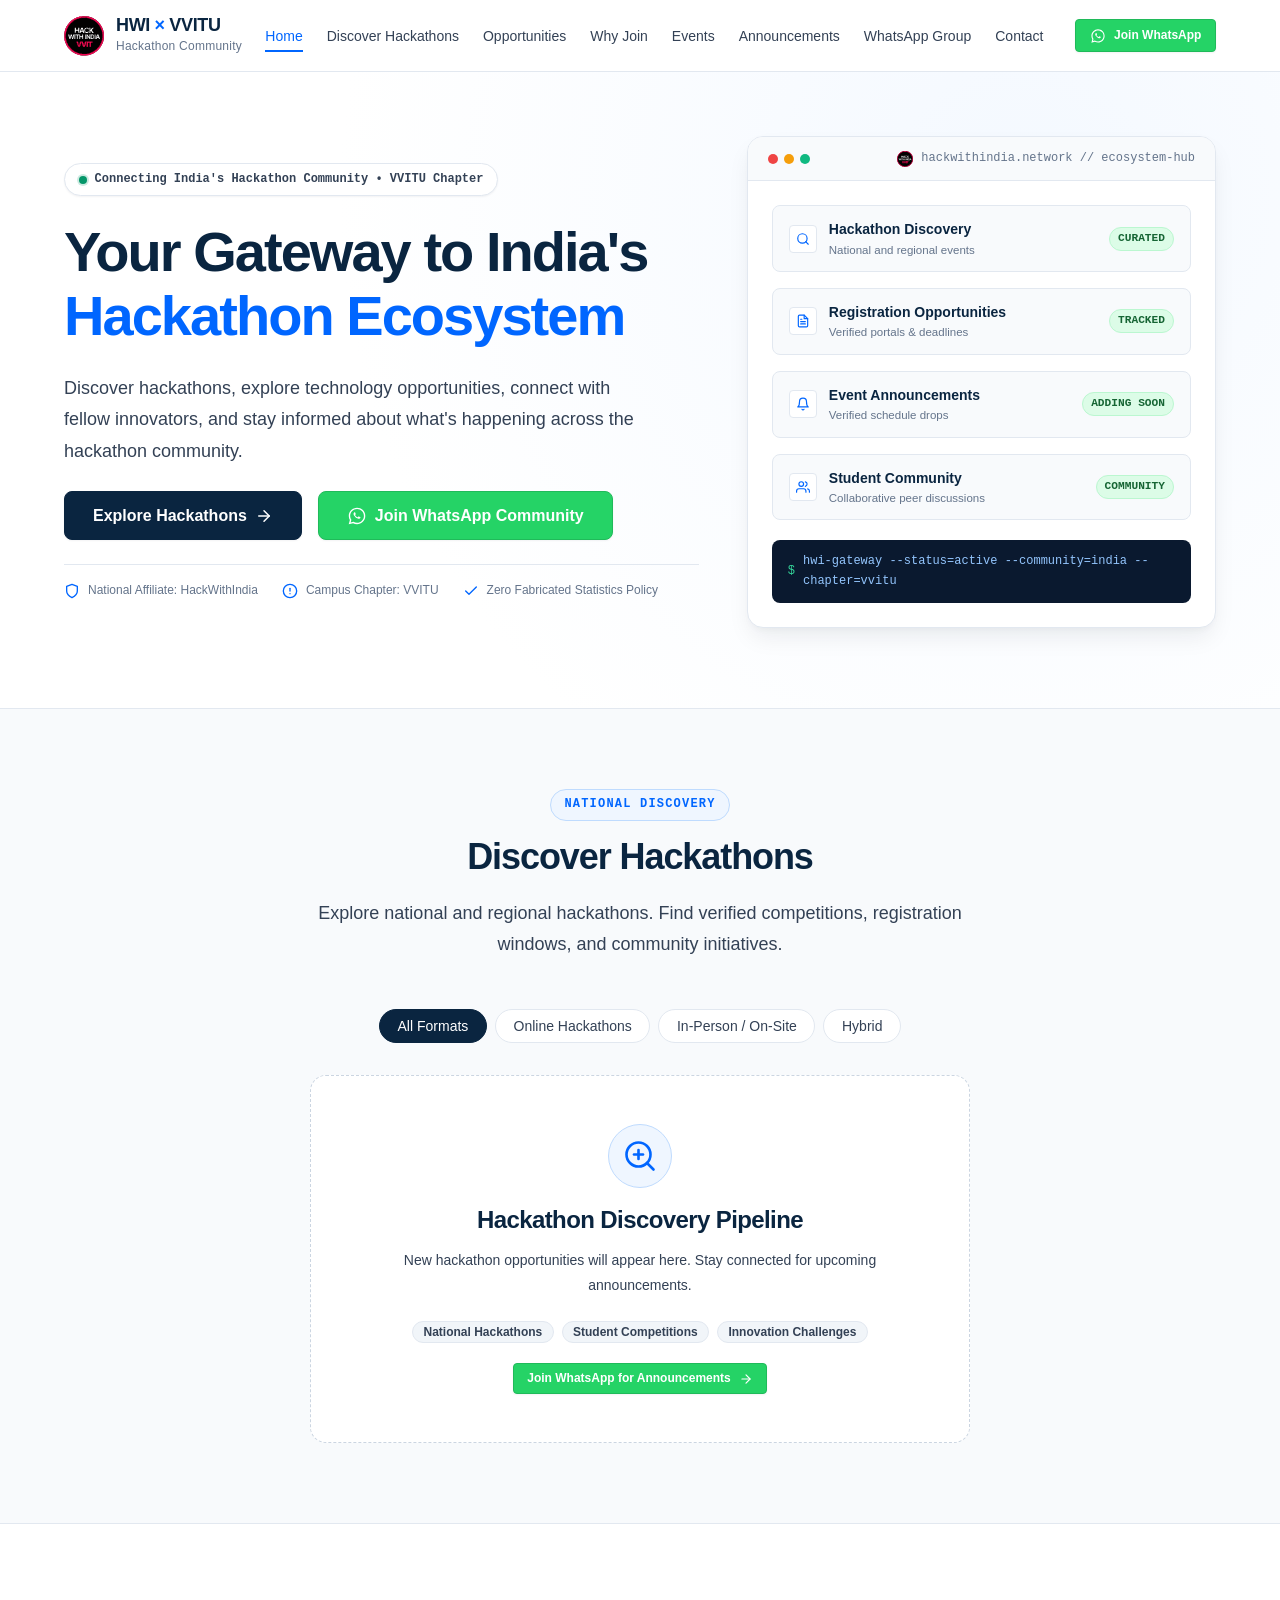
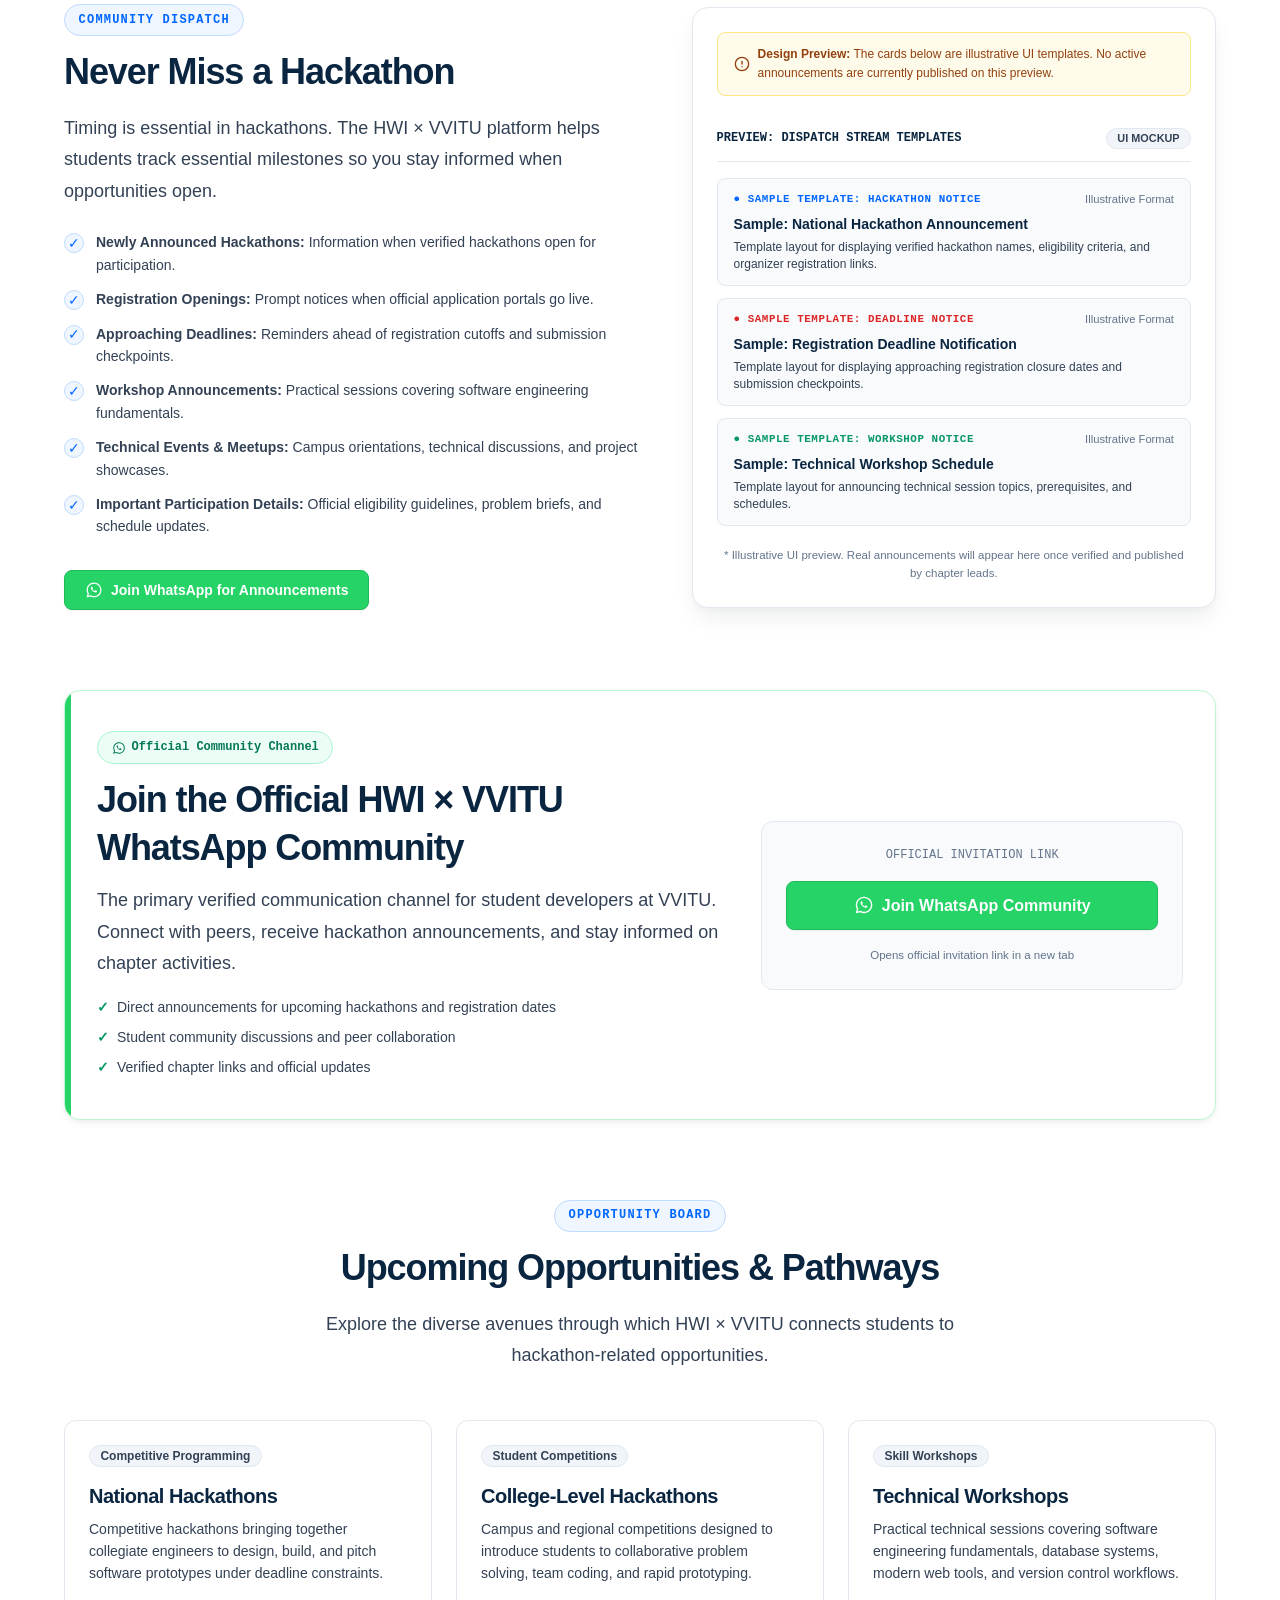
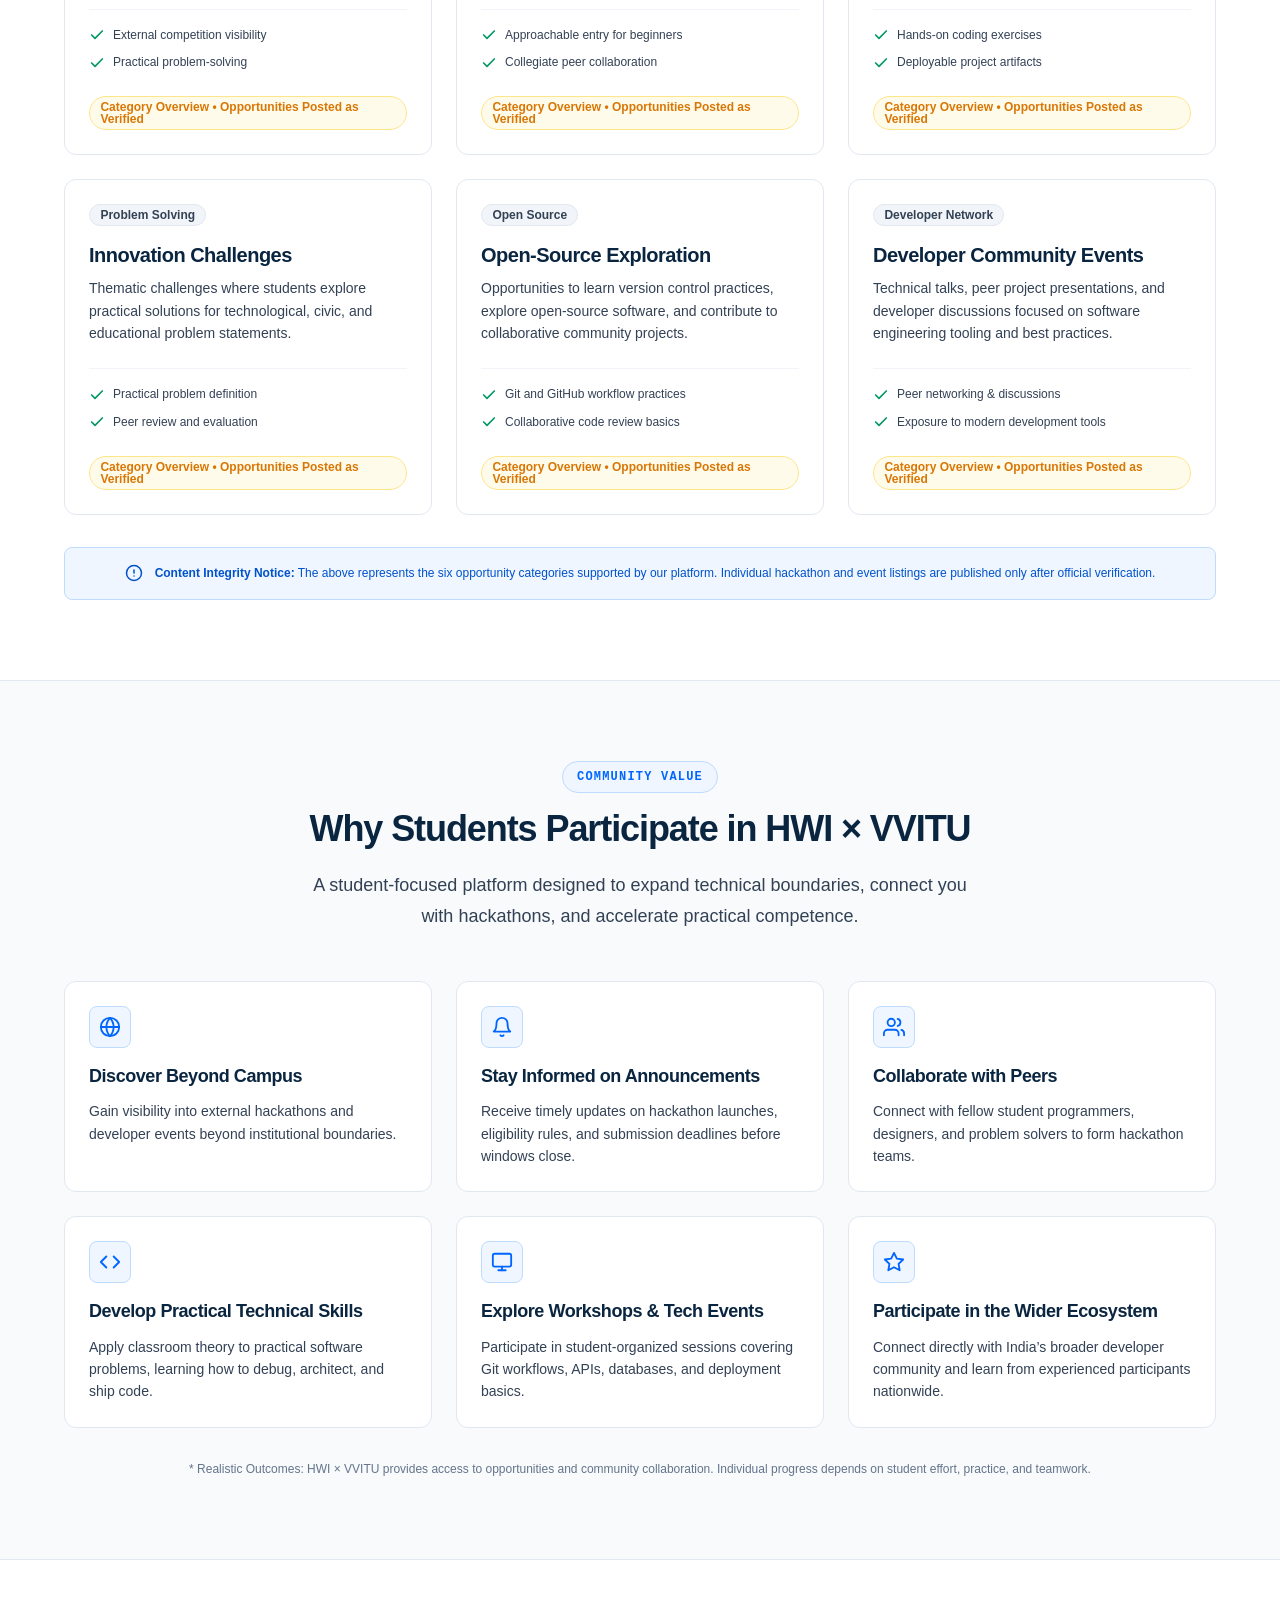
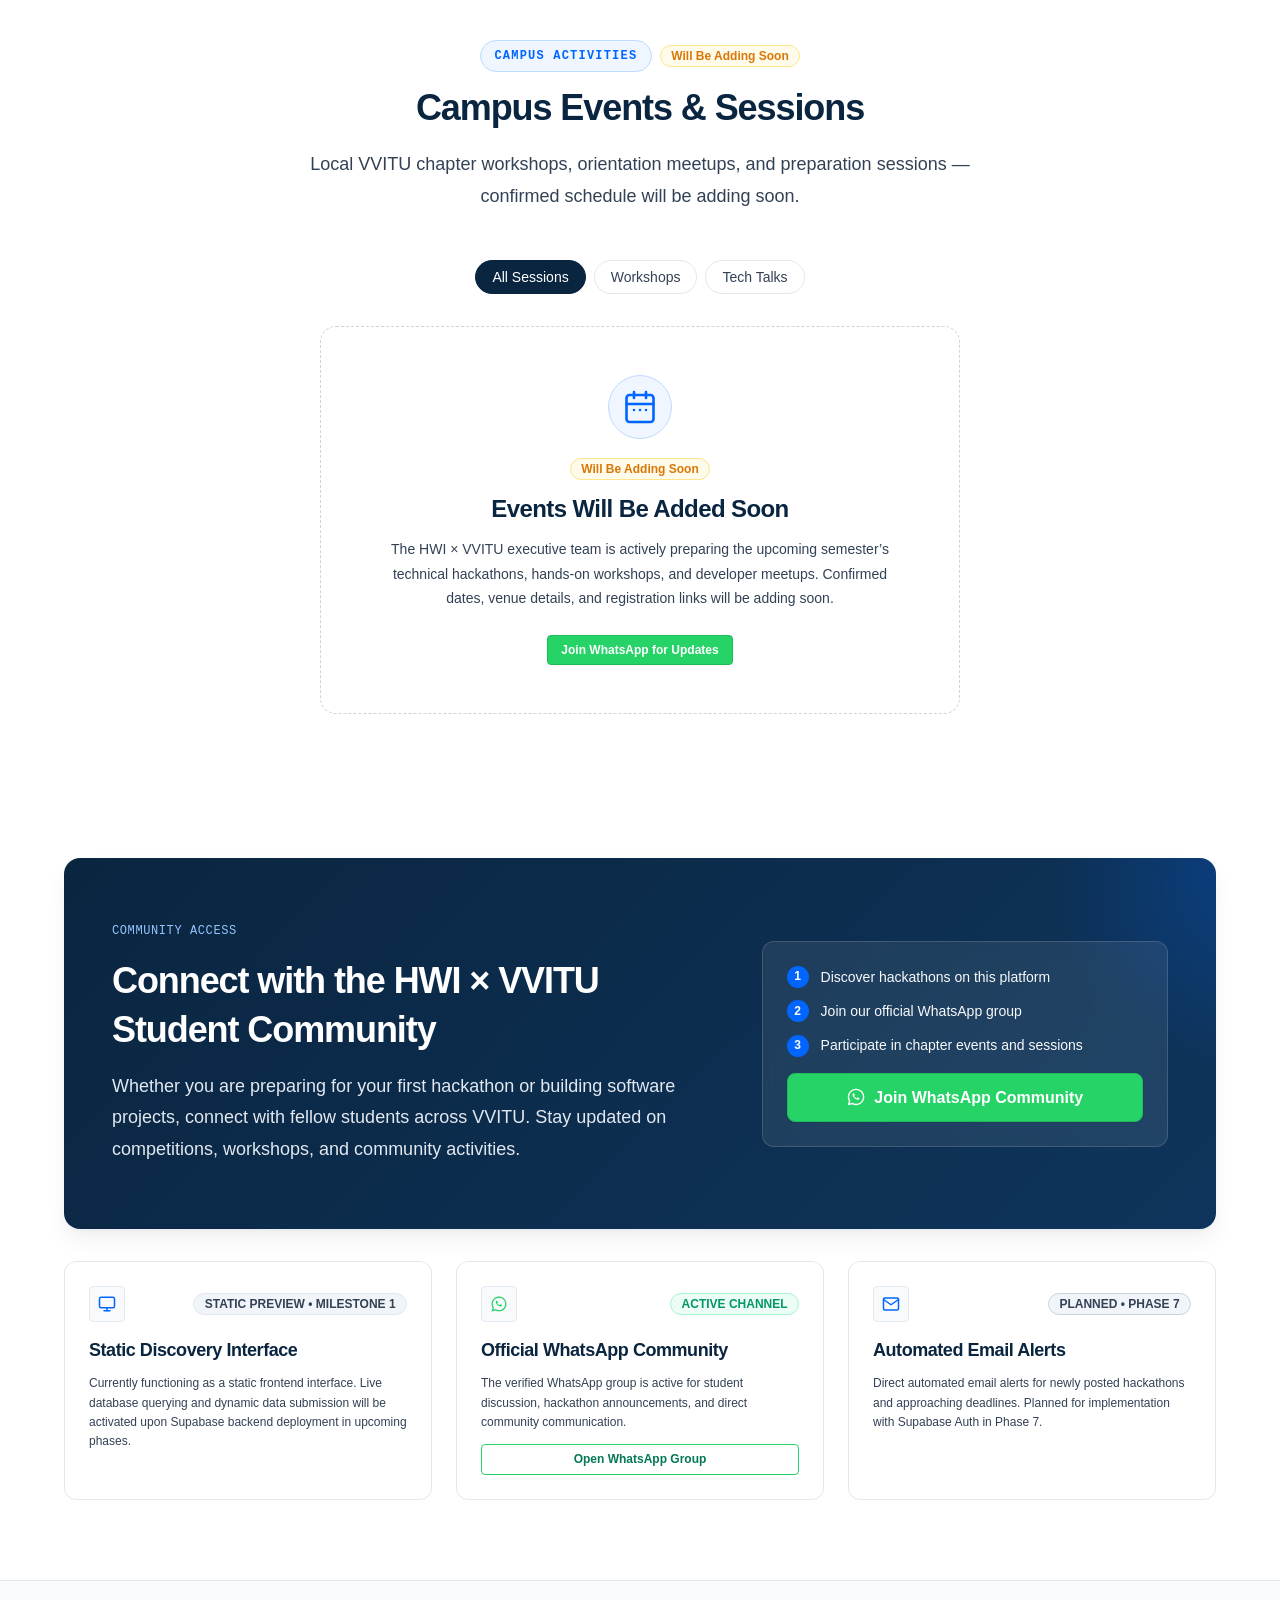
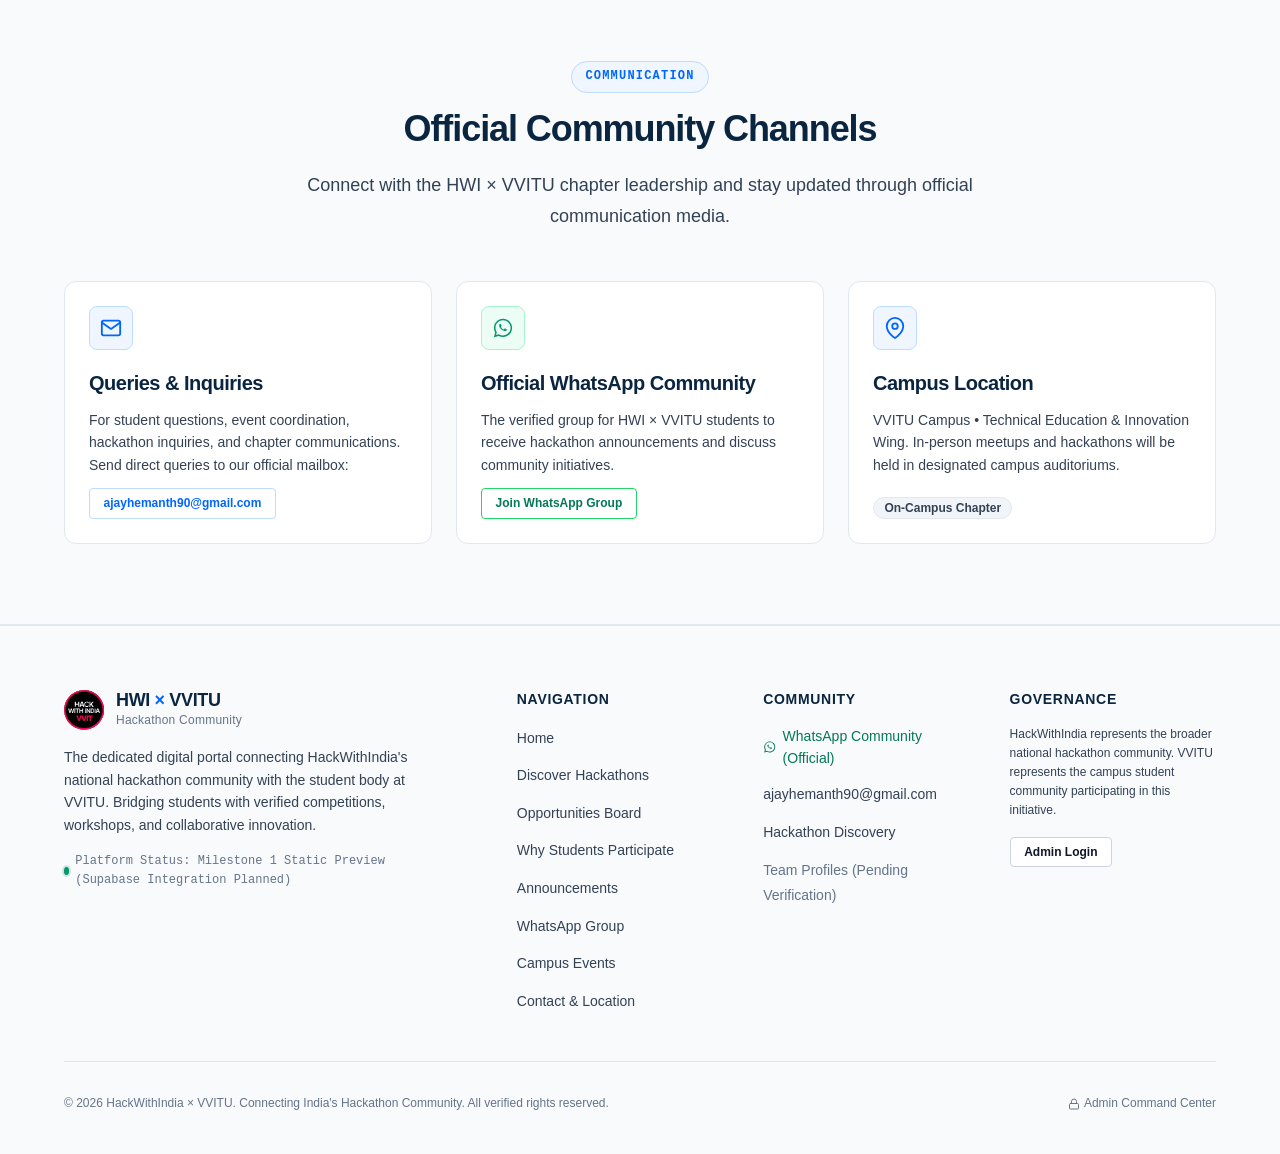
==== index.html @ b44cbdeb "feat: complete HWI x VVITU community platform with Supabase integration and admin command center" ====
<!DOCTYPE html>
<html lang="en">
<head>
  <meta charset="UTF-8">
  <meta name="viewport" content="width=device-width, initial-scale=1.0">
  <meta name="description" content="HackWithIndia (HWI) × VVITU — Connecting India's Hackathon Community with student innovators at VVITU. Discover hackathons, explore opportunities, and join the verified WhatsApp community.">
  <title>HackWithIndia × VVITU | Connecting India's Hackathon Community</title>
  
  <!-- Official Brand Favicons -->
  <link rel="icon" type="image/svg+xml" href="logo.svg">
  <link rel="alternate icon" type="image/png" href="logo.png">
  <link rel="apple-touch-icon" href="logo.png">
  
  <!-- Modular Design System Stylesheets -->
  <link rel="stylesheet" href="css/variables.css">
  <link rel="stylesheet" href="css/base.css">
  <link rel="stylesheet" href="css/components.css">
  <link rel="stylesheet" href="css/responsive.css">
</head>
<body>
  <!-- Accessible Skip to Main Content Link -->
  <a href="#main-content" class="skip-link">Skip to main content</a>

  <!-- Global Navigation Header -->
  <header class="header" data-header>
    <div class="container header-container">
      <!-- Community Branding Mark -->
      <a href="#hero" class="brand" aria-label="HackWithIndia times VVITU Home">
        <img src="logo.svg" alt="HackWithIndia Logo" class="brand-logo-img" width="40" height="40">
        <div class="brand-text">
          <span class="brand-title">HWI <span class="brand-accent">×</span> VVITU</span>
          <span class="brand-subtitle">Hackathon Community</span>
        </div>
      </a>

      <!-- Desktop Navigation Menu -->
      <nav class="nav-desktop" aria-label="Primary Navigation">
        <ul class="nav-list">
          <li><a href="#hero" class="nav-link is-active">Home</a></li>
          <li><a href="#hackathons" class="nav-link">Discover Hackathons</a></li>
          <li><a href="#opportunities" class="nav-link">Opportunities</a></li>
          <li><a href="#value" class="nav-link">Why Join</a></li>
          <li><a href="#events" class="nav-link">Events</a></li>
          <li><a href="#notifications" class="nav-link">Announcements</a></li>
          <li><a href="#whatsapp" class="nav-link">WhatsApp Group</a></li>
          <li><a href="#contact" class="nav-link">Contact</a></li>
        </ul>
        <div class="nav-actions">
          <a href="https://chat.whatsapp.com/CLmMzR687dxH735YlNae6T" target="_blank" rel="noopener noreferrer" class="btn btn-whatsapp btn-sm">
            <svg width="16" height="16" viewBox="0 0 24 24" fill="currentColor" aria-hidden="true">
              <path d="M12.04 2C6.58 2 2.13 6.45 2.13 11.91C2.13 13.66 2.59 15.36 3.45 16.86L2.05 22L7.3 20.62C8.75 21.41 10.38 21.83 12.04 21.83C17.5 21.83 21.95 17.38 21.95 11.92C21.95 9.27 20.92 6.78 19.05 4.91C17.18 3.03 14.69 2 12.04 2M12.05 3.67C14.25 3.67 16.31 4.53 17.87 6.09C19.42 7.65 20.28 9.72 20.28 11.92C20.28 16.46 16.58 20.15 12.04 20.15C10.56 20.15 9.11 19.76 7.85 19L7.55 18.83L4.43 19.65L5.26 16.61L5.06 16.29C4.24 15 3.8 13.47 3.8 11.91C3.81 7.37 7.5 3.67 12.05 3.67M9.11 7.44C8.93 7.44 8.74 7.45 8.57 7.76C8.38 8.11 7.86 8.6 7.86 9.61C7.86 10.62 8.6 11.59 8.7 11.73C8.81 11.87 10.15 13.93 12.21 14.82C13.89 15.55 14.23 15.4 14.6 15.37C14.97 15.33 15.8 14.88 15.97 14.4C16.14 13.92 16.14 13.51 16.09 13.43C16.04 13.34 15.9 13.29 15.69 13.18C15.48 13.08 14.44 12.56 14.24 12.49C14.05 12.42 13.91 12.38 13.77 12.59C13.63 12.8 13.23 13.29 13.11 13.43C12.99 13.57 12.87 13.58 12.66 13.48C12.45 13.38 11.78 13.16 10.98 12.45C10.36 11.9 9.94 11.22 9.82 11.01C9.7 10.8 9.81 10.69 9.91 10.58C10.01 10.48 10.12 10.33 10.23 10.21C10.34 10.09 10.37 10 10.45 9.85C10.53 9.7 10.49 9.57 10.43 9.46C10.37 9.35 9.97 8.35 9.8 7.95C9.64 7.55 9.47 7.61 9.34 7.6C9.22 7.6 9.11 7.6 9.11 7.44Z"/>
            </svg>
            Join WhatsApp
          </a>
        </div>
      </nav>

      <!-- Mobile Hamburger Toggle Button -->
      <button 
        type="button" 
        class="menu-toggle" 
        data-menu-toggle 
        aria-label="Toggle navigation menu" 
        aria-expanded="false" 
        aria-controls="mobile-nav"
      >
        <span class="menu-toggle-icon" aria-hidden="true"></span>
      </button>
    </div>
  </header>

  <!-- Mobile Navigation Drawer & Backdrop -->
  <div class="mobile-nav-backdrop" data-mobile-backdrop aria-hidden="true"></div>
  <nav id="mobile-nav" class="mobile-nav" data-mobile-nav aria-label="Mobile Navigation">
    <div class="mobile-nav-header">
      <div class="brand">
        <img src="logo.svg" alt="HackWithIndia Logo" class="brand-logo-img" width="36" height="36">
        <div class="brand-text">
          <span class="brand-title">HWI <span class="brand-accent">×</span> VVITU</span>
        </div>
      </div>
      <button type="button" class="modal-close-btn" data-menu-toggle aria-label="Close navigation menu">
        <svg width="20" height="20" viewBox="0 0 24 24" fill="none" stroke="currentColor" stroke-width="2" stroke-linecap="round" stroke-linejoin="round" aria-hidden="true">
          <line x1="18" y1="6" x2="6" y2="18"></line>
          <line x1="6" y1="6" x2="18" y2="18"></line>
        </svg>
      </button>
    </div>
    <ul class="mobile-nav-list">
      <li><a href="#hero" class="mobile-nav-link">Home</a></li>
      <li><a href="#hackathons" class="mobile-nav-link">Discover Hackathons</a></li>
      <li><a href="#opportunities" class="mobile-nav-link">Opportunities Board</a></li>
      <li><a href="#value" class="mobile-nav-link">Why Students Participate</a></li>
      <li><a href="#events" class="mobile-nav-link">Campus Events <span class="badge badge-pending" style="font-size: 0.65rem; margin-left: 4px;">Adding Soon</span></a></li>
      <li><a href="#notifications" class="mobile-nav-link">Announcements</a></li>
      <li><a href="#whatsapp" class="mobile-nav-link">WhatsApp Community</a></li>
      <li><a href="#contact" class="mobile-nav-link">Contact & Location</a></li>
    </ul>
    <div class="mobile-nav-footer">
      <a href="https://chat.whatsapp.com/CLmMzR687dxH735YlNae6T" target="_blank" rel="noopener noreferrer" class="btn btn-whatsapp btn-sm" style="width: 100%;">
        <svg width="16" height="16" viewBox="0 0 24 24" fill="currentColor" aria-hidden="true">
          <path d="M12.04 2C6.58 2 2.13 6.45 2.13 11.91C2.13 13.66 2.59 15.36 3.45 16.86L2.05 22L7.3 20.62C8.75 21.41 10.38 21.83 12.04 21.83C17.5 21.83 21.95 17.38 21.95 11.92C21.95 9.27 20.92 6.78 19.05 4.91C17.18 3.03 14.69 2 12.04 2M12.05 3.67C14.25 3.67 16.31 4.53 17.87 6.09C19.42 7.65 20.28 9.72 20.28 11.92C20.28 16.46 16.58 20.15 12.04 20.15C10.56 20.15 9.11 19.76 7.85 19L7.55 18.83L4.43 19.65L5.26 16.61L5.06 16.29C4.24 15 3.8 13.47 3.8 11.91C3.81 7.37 7.5 3.67 12.05 3.67M9.11 7.44C8.93 7.44 8.74 7.45 8.57 7.76C8.38 8.11 7.86 8.6 7.86 9.61C7.86 10.62 8.6 11.59 8.7 11.73C8.81 11.87 10.15 13.93 12.21 14.82C13.89 15.55 14.23 15.4 14.6 15.37C14.97 15.33 15.8 14.88 15.97 14.4C16.14 13.92 16.14 13.51 16.09 13.43C16.04 13.34 15.9 13.29 15.69 13.18C15.48 13.08 14.44 12.56 14.24 12.49C14.05 12.42 13.91 12.38 13.77 12.59C13.63 12.8 13.23 13.29 13.11 13.43C12.99 13.57 12.87 13.58 12.66 13.48C12.45 13.38 11.78 13.16 10.98 12.45C10.36 11.9 9.94 11.22 9.82 11.01C9.7 10.8 9.81 10.69 9.91 10.58C10.01 10.48 10.12 10.33 10.23 10.21C10.34 10.09 10.37 10 10.45 9.85C10.53 9.7 10.49 9.57 10.43 9.46C10.37 9.35 9.97 8.35 9.8 7.95C9.64 7.55 9.47 7.61 9.34 7.6C9.22 7.6 9.11 7.6 9.11 7.44Z"/>
        </svg>
        Join WhatsApp Community
      </a>
      <a href="admin/login.html" class="footer-admin-link" style="justify-content: center; margin-top: 0.5rem;">
        Admin Portal
      </a>
    </div>
  </nav>

  <!-- Main Content Landmark -->
  <main id="main-content">
    
    <!-- Hero Section -->
    <section id="hero" class="hero">
      <div class="container hero-grid">
        <div class="hero-content">
          <div class="hero-initiative-tag">
            <span class="hero-tag-pulse" aria-hidden="true"></span>
            <span class="hero-tag-text">Connecting India's Hackathon Community • VVITU Chapter</span>
          </div>

          <h1 class="hero-title">
            Your Gateway to India's <span class="hero-title-highlight">Hackathon Ecosystem</span>
          </h1>

          <p class="hero-description">
            Discover hackathons, explore technology opportunities, connect with fellow innovators, and stay informed about what's happening across the hackathon community.
          </p>

          <!-- Mandatory Requirement 1: Hero Section WhatsApp CTA -->
          <div class="hero-ctas">
            <a href="#hackathons" class="btn btn-primary btn-lg">
              Explore Hackathons
              <svg width="18" height="18" viewBox="0 0 24 24" fill="none" stroke="currentColor" stroke-width="2" stroke-linecap="round" stroke-linejoin="round" aria-hidden="true">
                <line x1="5" y1="12" x2="19" y2="12"></line>
                <polyline points="12 5 19 12 12 19"></polyline>
              </svg>
            </a>
            <a href="https://chat.whatsapp.com/CLmMzR687dxH735YlNae6T" target="_blank" rel="noopener noreferrer" class="btn btn-whatsapp btn-lg">
              <svg width="20" height="20" viewBox="0 0 24 24" fill="currentColor" aria-hidden="true">
                <path d="M12.04 2C6.58 2 2.13 6.45 2.13 11.91C2.13 13.66 2.59 15.36 3.45 16.86L2.05 22L7.3 20.62C8.75 21.41 10.38 21.83 12.04 21.83C17.5 21.83 21.95 17.38 21.95 11.92C21.95 9.27 20.92 6.78 19.05 4.91C17.18 3.03 14.69 2 12.04 2M12.05 3.67C14.25 3.67 16.31 4.53 17.87 6.09C19.42 7.65 20.28 9.72 20.28 11.92C20.28 16.46 16.58 20.15 12.04 20.15C10.56 20.15 9.11 19.76 7.85 19L7.55 18.83L4.43 19.65L5.26 16.61L5.06 16.29C4.24 15 3.8 13.47 3.8 11.91C3.81 7.37 7.5 3.67 12.05 3.67M9.11 7.44C8.93 7.44 8.74 7.45 8.57 7.76C8.38 8.11 7.86 8.6 7.86 9.61C7.86 10.62 8.6 11.59 8.7 11.73C8.81 11.87 10.15 13.93 12.21 14.82C13.89 15.55 14.23 15.4 14.6 15.37C14.97 15.33 15.8 14.88 15.97 14.4C16.14 13.92 16.14 13.51 16.09 13.43C16.04 13.34 15.9 13.29 15.69 13.18C15.48 13.08 14.44 12.56 14.24 12.49C14.05 12.42 13.91 12.38 13.77 12.59C13.63 12.8 13.23 13.29 13.11 13.43C12.99 13.57 12.87 13.58 12.66 13.48C12.45 13.38 11.78 13.16 10.98 12.45C10.36 11.9 9.94 11.22 9.82 11.01C9.7 10.8 9.81 10.69 9.91 10.58C10.01 10.48 10.12 10.33 10.23 10.21C10.34 10.09 10.37 10 10.45 9.85C10.53 9.7 10.49 9.57 10.43 9.46C10.37 9.35 9.97 8.35 9.8 7.95C9.64 7.55 9.47 7.61 9.34 7.6C9.22 7.6 9.11 7.6 9.11 7.44Z"/>
              </svg>
              Join WhatsApp Community
            </a>
          </div>

          <div class="hero-trust-notes">
            <div class="trust-item">
              <svg class="trust-icon" width="16" height="16" viewBox="0 0 24 24" fill="none" stroke="currentColor" stroke-width="2" stroke-linecap="round" stroke-linejoin="round" aria-hidden="true">
                <path d="M12 22s8-4 8-10V5l-8-3-8 3v7c0 6 8 10 8 10z"></path>
              </svg>
              <span>National Affiliate: HackWithIndia</span>
            </div>
            <div class="trust-item">
              <svg class="trust-icon" width="16" height="16" viewBox="0 0 24 24" fill="none" stroke="currentColor" stroke-width="2" stroke-linecap="round" stroke-linejoin="round" aria-hidden="true">
                <circle cx="12" cy="12" r="10"></circle>
                <line x1="12" y1="8" x2="12" y2="12"></line>
                <line x1="12" y1="16" x2="12.01" y2="16"></line>
              </svg>
              <span>Campus Chapter: VVITU</span>
            </div>
            <div class="trust-item">
              <svg class="trust-icon" width="16" height="16" viewBox="0 0 24 24" fill="none" stroke="currentColor" stroke-width="2" stroke-linecap="round" stroke-linejoin="round" aria-hidden="true">
                <polyline points="20 6 9 17 4 12"></polyline>
              </svg>
              <span>Zero Fabricated Statistics Policy</span>
            </div>
          </div>
        </div>

        <!-- Hero Technical Visual (CSS/SVG Ecosystem Hub Monitor) -->
        <div class="hero-visual" aria-hidden="true">
          <div class="hero-card">
            <div class="hero-card-header">
              <div class="window-dots">
                <span class="dot dot-red"></span>
                <span class="dot dot-yellow"></span>
                <span class="dot dot-green"></span>
              </div>
              <div style="display: flex; align-items: center; gap: 8px;">
                <img src="logo.svg" alt="" width="16" height="16" aria-hidden="true">
                <span class="window-title">hackwithindia.network // ecosystem-hub</span>
              </div>
            </div>
            <div class="hero-card-body">
              <div class="tech-node-list">
                <div class="tech-node-row">
                  <div class="node-label">
                    <div class="node-icon-wrap">
                      <svg width="14" height="14" viewBox="0 0 24 24" fill="none" stroke="currentColor" stroke-width="2" stroke-linecap="round" stroke-linejoin="round">
                        <circle cx="11" cy="11" r="8"></circle>
                        <line x1="21" y1="21" x2="16.65" y2="16.65"></line>
                      </svg>
                    </div>
                    <div>
                      <div>Hackathon Discovery</div>
                      <div style="font-size: 0.72rem; font-weight: normal; color: var(--color-text-muted);">National and regional events</div>
                    </div>
                  </div>
                  <span class="node-status-badge">CURATED</span>
                </div>

                <div class="tech-node-row">
                  <div class="node-label">
                    <div class="node-icon-wrap">
                      <svg width="14" height="14" viewBox="0 0 24 24" fill="none" stroke="currentColor" stroke-width="2" stroke-linecap="round" stroke-linejoin="round">
                        <path d="M14 2H6a2 2 0 0 0-2 2v16a2 2 0 0 0 2 2h12a2 2 0 0 0 2-2V8z"></path>
                        <polyline points="14 2 14 8 20 8"></polyline>
                        <line x1="16" y1="13" x2="8" y2="13"></line>
                        <line x1="16" y1="17" x2="8" y2="17"></line>
                        <polyline points="10 9 9 9 8 9"></polyline>
                      </svg>
                    </div>
                    <div>
                      <div>Registration Opportunities</div>
                      <div style="font-size: 0.72rem; font-weight: normal; color: var(--color-text-muted);">Verified portals & deadlines</div>
                    </div>
                  </div>
                  <span class="node-status-badge">TRACKED</span>
                </div>

                <div class="tech-node-row">
                  <div class="node-label">
                    <div class="node-icon-wrap">
                      <svg width="14" height="14" viewBox="0 0 24 24" fill="none" stroke="currentColor" stroke-width="2" stroke-linecap="round" stroke-linejoin="round">
                        <path d="M18 8A6 6 0 0 0 6 8c0 7-3 9-3 9h18s-3-2-3-9"></path>
                        <path d="M13.73 21a2 2 0 0 1-3.46 0"></path>
                      </svg>
                    </div>
                    <div>
                      <div>Event Announcements</div>
                      <div style="font-size: 0.72rem; font-weight: normal; color: var(--color-text-muted);">Verified schedule drops</div>
                    </div>
                  </div>
                  <span class="node-status-badge">ADDING SOON</span>
                </div>

                <div class="tech-node-row">
                  <div class="node-label">
                    <div class="node-icon-wrap">
                      <svg width="14" height="14" viewBox="0 0 24 24" fill="none" stroke="currentColor" stroke-width="2" stroke-linecap="round" stroke-linejoin="round">
                        <path d="M17 21v-2a4 4 0 0 0-4-4H5a4 4 0 0 0-4 4v2"></path>
                        <circle cx="9" cy="7" r="4"></circle>
                        <path d="M23 21v-2a4 4 0 0 0-3-3.87"></path>
                        <path d="M16 3.13a4 4 0 0 1 0 7.75"></path>
                      </svg>
                    </div>
                    <div>
                      <div>Student Community</div>
                      <div style="font-size: 0.72rem; font-weight: normal; color: var(--color-text-muted);">Collaborative peer discussions</div>
                    </div>
                  </div>
                  <span class="node-status-badge">COMMUNITY</span>
                </div>
              </div>

              <div class="hero-terminal-foot">
                <span class="terminal-prompt">$</span>
                <span>hwi-gateway --status=active --community=india --chapter=vvitu</span>
              </div>
            </div>
          </div>
        </div>
      </div>
    </section>

    <!-- Section 1: Discover Hackathons -->
    <section id="hackathons" class="section section-surface">
      <div class="container">
        <div class="section-header">
          <span class="section-tag">NATIONAL DISCOVERY</span>
          <h2 class="section-title">Discover Hackathons</h2>
          <p class="section-subtitle">
            Explore national and regional hackathons. Find verified competitions, registration windows, and community initiatives.
          </p>
        </div>

        <!-- Format Filter Bar -->
        <div class="hackathon-filter-bar" role="tablist" aria-label="Hackathon format filters">
          <button type="button" class="hackathon-filter-tab is-active" data-format="all" role="tab" aria-selected="true">
            All Formats
          </button>
          <button type="button" class="hackathon-filter-tab" data-format="online" role="tab" aria-selected="false">
            Online Hackathons
          </button>
          <button type="button" class="hackathon-filter-tab" data-format="offline" role="tab" aria-selected="false">
            In-Person / On-Site
          </button>
          <button type="button" class="hackathon-filter-tab" data-format="hybrid" role="tab" aria-selected="false">
            Hybrid
          </button>
        </div>

        <!-- Dynamic Hackathons Container (Hydrated by js/modules/hackathonsModule.js) -->
        <div id="hackathons-container">
          <div class="hackathons-empty-state" role="status">
            <div class="empty-state-icon-wrapper" aria-hidden="true">
              <svg width="36" height="36" viewBox="0 0 24 24" fill="none" stroke="currentColor" stroke-width="1.75" stroke-linecap="round" stroke-linejoin="round">
                <circle cx="11" cy="11" r="8"></circle>
                <line x1="21" y1="21" x2="16.65" y2="16.65"></line>
                <line x1="11" y1="8" x2="11" y2="14"></line>
                <line x1="8" y1="11" x2="14" y2="11"></line>
              </svg>
            </div>
            <h3 class="empty-state-title">Hackathon Discovery Pipeline</h3>
            <p class="empty-state-desc">
              New hackathon opportunities will appear here. Stay connected for upcoming announcements.
            </p>
            <div class="empty-state-badges">
              <span class="badge badge-category">National Hackathons</span>
              <span class="badge badge-category">Student Competitions</span>
              <span class="badge badge-category">Innovation Challenges</span>
            </div>
            <div class="empty-state-actions" style="margin-top: 1.25rem;">
              <a href="https://chat.whatsapp.com/CLmMzR687dxH735YlNae6T" target="_blank" rel="noopener noreferrer" class="btn btn-whatsapp btn-sm">
                Join WhatsApp for Announcements
              </a>
            </div>
          </div>
        </div>
      </div>
    </section>

    <!-- Section 2: Never Miss a Hackathon (Notification Preview) -->
    <section id="notifications" class="section">
      <div class="container">
        <div class="notifications-grid">
          <div>
            <span class="section-tag">COMMUNITY DISPATCH</span>
            <h2 class="section-title">Never Miss a Hackathon</h2>
            <p class="section-subtitle" style="text-align: left; margin: 0 0 var(--spacing-4) 0;">
              Timing is essential in hackathons. The HWI × VVITU platform helps students track essential milestones so you stay informed when opportunities open.
            </p>

            <div class="notifications-feature-list">
              <div class="notification-feature-item">
                <div class="feature-check-icon" aria-hidden="true">✓</div>
                <div><strong>Newly Announced Hackathons:</strong> Information when verified hackathons open for participation.</div>
              </div>
              <div class="notification-feature-item">
                <div class="feature-check-icon" aria-hidden="true">✓</div>
                <div><strong>Registration Openings:</strong> Prompt notices when official application portals go live.</div>
              </div>
              <div class="notification-feature-item">
                <div class="feature-check-icon" aria-hidden="true">✓</div>
                <div><strong>Approaching Deadlines:</strong> Reminders ahead of registration cutoffs and submission checkpoints.</div>
              </div>
              <div class="notification-feature-item">
                <div class="feature-check-icon" aria-hidden="true">✓</div>
                <div><strong>Workshop Announcements:</strong> Practical sessions covering software engineering fundamentals.</div>
              </div>
              <div class="notification-feature-item">
                <div class="feature-check-icon" aria-hidden="true">✓</div>
                <div><strong>Technical Events & Meetups:</strong> Campus orientations, technical discussions, and project showcases.</div>
              </div>
              <div class="notification-feature-item">
                <div class="feature-check-icon" aria-hidden="true">✓</div>
                <div><strong>Important Participation Details:</strong> Official eligibility guidelines, problem briefs, and schedule updates.</div>
              </div>
            </div>

            <a href="https://chat.whatsapp.com/CLmMzR687dxH735YlNae6T" target="_blank" rel="noopener noreferrer" class="btn btn-whatsapp btn-md">
              <svg width="18" height="18" viewBox="0 0 24 24" fill="currentColor" aria-hidden="true">
                <path d="M12.04 2C6.58 2 2.13 6.45 2.13 11.91C2.13 13.66 2.59 15.36 3.45 16.86L2.05 22L7.3 20.62C8.75 21.41 10.38 21.83 12.04 21.83C17.5 21.83 21.95 17.38 21.95 11.92C21.95 9.27 20.92 6.78 19.05 4.91C17.18 3.03 14.69 2 12.04 2M12.05 3.67C14.25 3.67 16.31 4.53 17.87 6.09C19.42 7.65 20.28 9.72 20.28 11.92C20.28 16.46 16.58 20.15 12.04 20.15C10.56 20.15 9.11 19.76 7.85 19L7.55 18.83L4.43 19.65L5.26 16.61L5.06 16.29C4.24 15 3.8 13.47 3.8 11.91C3.81 7.37 7.5 3.67 12.05 3.67M9.11 7.44C8.93 7.44 8.74 7.45 8.57 7.76C8.38 8.11 7.86 8.6 7.86 9.61C7.86 10.62 8.6 11.59 8.7 11.73C8.81 11.87 10.15 13.93 12.21 14.82C13.89 15.55 14.23 15.4 14.6 15.37C14.97 15.33 15.8 14.88 15.97 14.4C16.14 13.92 16.14 13.51 16.09 13.43C16.04 13.34 15.9 13.29 15.69 13.18C15.48 13.08 14.44 12.56 14.24 12.49C14.05 12.42 13.91 12.38 13.77 12.59C13.63 12.8 13.23 13.29 13.11 13.43C12.99 13.57 12.87 13.58 12.66 13.48C12.45 13.38 11.78 13.16 10.98 12.45C10.36 11.9 9.94 11.22 9.82 11.01C9.7 10.8 9.81 10.69 9.91 10.58C10.01 10.48 10.12 10.33 10.23 10.21C10.34 10.09 10.37 10 10.45 9.85C10.53 9.7 10.49 9.57 10.43 9.46C10.37 9.35 9.97 8.35 9.8 7.95C9.64 7.55 9.47 7.61 9.34 7.6C9.22 7.6 9.11 7.6 9.11 7.44Z"/>
              </svg>
              Join WhatsApp for Announcements
            </a>
          </div>

          <!-- Notification-Style Visual Preview Box (Strictly Labeled as Design Preview) -->
          <div class="notification-preview-box" aria-label="Visual preview of community notifications">
            <!-- Explicit Requirement 3 Notice Banner -->
            <div class="preview-notice-banner" role="status">
              <svg width="16" height="16" viewBox="0 0 24 24" fill="none" stroke="currentColor" stroke-width="2" stroke-linecap="round" stroke-linejoin="round" aria-hidden="true" style="flex-shrink: 0;">
                <circle cx="12" cy="12" r="10"></circle>
                <line x1="12" y1="8" x2="12" y2="12"></line>
                <line x1="12" y1="16" x2="12.01" y2="16"></line>
              </svg>
              <span><strong>Design Preview:</strong> The cards below are illustrative UI templates. No active announcements are currently published on this preview.</span>
            </div>

            <div class="notification-preview-header">
              <span style="font-family: var(--font-family-mono); font-size: var(--font-size-xs); font-weight: var(--font-weight-bold); color: var(--color-primary);">
                PREVIEW: DISPATCH STREAM TEMPLATES
              </span>
              <span class="badge badge-category" style="font-size: 0.68rem;">UI MOCKUP</span>
            </div>

            <div class="notification-preview-stack">
              <!-- Sample Template Card 1 -->
              <div class="notification-preview-card">
                <div class="notification-card-top">
                  <span class="notification-card-tag tag-alert">● Sample Template: Hackathon Notice</span>
                  <span class="notification-time">Illustrative Format</span>
                </div>
                <div class="notification-card-title">Sample: National Hackathon Announcement</div>
                <div class="notification-card-body">Template layout for displaying verified hackathon names, eligibility criteria, and organizer registration links.</div>
              </div>

              <!-- Sample Template Card 2 -->
              <div class="notification-preview-card">
                <div class="notification-card-top">
                  <span class="notification-card-tag tag-deadline">● Sample Template: Deadline Notice</span>
                  <span class="notification-time">Illustrative Format</span>
                </div>
                <div class="notification-card-title">Sample: Registration Deadline Notification</div>
                <div class="notification-card-body">Template layout for displaying approaching registration closure dates and submission checkpoints.</div>
              </div>

              <!-- Sample Template Card 3 -->
              <div class="notification-preview-card">
                <div class="notification-card-top">
                  <span class="notification-card-tag tag-workshop">● Sample Template: Workshop Notice</span>
                  <span class="notification-time">Illustrative Format</span>
                </div>
                <div class="notification-card-title">Sample: Technical Workshop Schedule</div>
                <div class="notification-card-body">Template layout for announcing technical session topics, prerequisites, and schedules.</div>
              </div>
            </div>

            <p style="font-size: 0.72rem; color: var(--color-text-muted); text-align: center; margin-top: 4px;">
              * Illustrative UI preview. Real announcements will appear here once verified and published by chapter leads.
            </p>
          </div>
        </div>
      </div>
    </section>

    <!-- Mandatory Requirement 1: Dedicated WhatsApp Community Section -->
    <section id="whatsapp" class="whatsapp-section">
      <div class="container">
        <div class="whatsapp-card">
          <div class="whatsapp-card-content">
            <div class="whatsapp-verified-pill" style="align-self: flex-start;">
              <svg width="14" height="14" viewBox="0 0 24 24" fill="currentColor" aria-hidden="true">
                <path d="M12.04 2C6.58 2 2.13 6.45 2.13 11.91C2.13 13.66 2.59 15.36 3.45 16.86L2.05 22L7.3 20.62C8.75 21.41 10.38 21.83 12.04 21.83C17.5 21.83 21.95 17.38 21.95 11.92C21.95 9.27 20.92 6.78 19.05 4.91C17.18 3.03 14.69 2 12.04 2M12.05 3.67C14.25 3.67 16.31 4.53 17.87 6.09C19.42 7.65 20.28 9.72 20.28 11.92C20.28 16.46 16.58 20.15 12.04 20.15C10.56 20.15 9.11 19.76 7.85 19L7.55 18.83L4.43 19.65L5.26 16.61L5.06 16.29C4.24 15 3.8 13.47 3.8 11.91C3.81 7.37 7.5 3.67 12.05 3.67M9.11 7.44C8.93 7.44 8.74 7.45 8.57 7.76C8.38 8.11 7.86 8.6 7.86 9.61C7.86 10.62 8.6 11.59 8.7 11.73C8.81 11.87 10.15 13.93 12.21 14.82C13.89 15.55 14.23 15.4 14.6 15.37C14.97 15.33 15.8 14.88 15.97 14.4C16.14 13.92 16.14 13.51 16.09 13.43C16.04 13.34 15.9 13.29 15.69 13.18C15.48 13.08 14.44 12.56 14.24 12.49C14.05 12.42 13.91 12.38 13.77 12.59C13.63 12.8 13.23 13.29 13.11 13.43C12.99 13.57 12.87 13.58 12.66 13.48C12.45 13.38 11.78 13.16 10.98 12.45C10.36 11.9 9.94 11.22 9.82 11.01C9.7 10.8 9.81 10.69 9.91 10.58C10.01 10.48 10.12 10.33 10.23 10.21C10.34 10.09 10.37 10 10.45 9.85C10.53 9.7 10.49 9.57 10.43 9.46C10.37 9.35 9.97 8.35 9.8 7.95C9.64 7.55 9.47 7.61 9.34 7.6C9.22 7.6 9.11 7.6 9.11 7.44Z"/>
              </svg>
              <span>Official Community Channel</span>
            </div>
            <h2 class="section-title" style="margin-bottom: 0;">Join the Official HWI × VVITU WhatsApp Community</h2>
            <p class="section-subtitle" style="text-align: left; margin: 0;">
              The primary verified communication channel for student developers at VVITU. Connect with peers, receive hackathon announcements, and stay informed on chapter activities.
            </p>
            <ul style="display: flex; flex-direction: column; gap: 8px; margin-top: 4px;">
              <li style="display: flex; align-items: center; gap: 8px; font-size: var(--font-size-sm); color: var(--color-text-secondary);">
                <span style="color: #059669; font-weight: bold;">✓</span> Direct announcements for upcoming hackathons and registration dates
              </li>
              <li style="display: flex; align-items: center; gap: 8px; font-size: var(--font-size-sm); color: var(--color-text-secondary);">
                <span style="color: #059669; font-weight: bold;">✓</span> Student community discussions and peer collaboration
              </li>
              <li style="display: flex; align-items: center; gap: 8px; font-size: var(--font-size-sm); color: var(--color-text-secondary);">
                <span style="color: #059669; font-weight: bold;">✓</span> Verified chapter links and official updates
              </li>
            </ul>
          </div>
          <div class="whatsapp-card-action">
            <div style="font-size: var(--font-size-xs); font-family: var(--font-family-mono); color: var(--color-text-muted);">
              OFFICIAL INVITATION LINK
            </div>
            <a href="https://chat.whatsapp.com/CLmMzR687dxH735YlNae6T" target="_blank" rel="noopener noreferrer" class="btn btn-whatsapp btn-lg">
              <svg width="20" height="20" viewBox="0 0 24 24" fill="currentColor" aria-hidden="true">
                <path d="M12.04 2C6.58 2 2.13 6.45 2.13 11.91C2.13 13.66 2.59 15.36 3.45 16.86L2.05 22L7.3 20.62C8.75 21.41 10.38 21.83 12.04 21.83C17.5 21.83 21.95 17.38 21.95 11.92C21.95 9.27 20.92 6.78 19.05 4.91C17.18 3.03 14.69 2 12.04 2M12.05 3.67C14.25 3.67 16.31 4.53 17.87 6.09C19.42 7.65 20.28 9.72 20.28 11.92C20.28 16.46 16.58 20.15 12.04 20.15C10.56 20.15 9.11 19.76 7.85 19L7.55 18.83L4.43 19.65L5.26 16.61L5.06 16.29C4.24 15 3.8 13.47 3.8 11.91C3.81 7.37 7.5 3.67 12.05 3.67M9.11 7.44C8.93 7.44 8.74 7.45 8.57 7.76C8.38 8.11 7.86 8.6 7.86 9.61C7.86 10.62 8.6 11.59 8.7 11.73C8.81 11.87 10.15 13.93 12.21 14.82C13.89 15.55 14.23 15.4 14.6 15.37C14.97 15.33 15.8 14.88 15.97 14.4C16.14 13.92 16.14 13.51 16.09 13.43C16.04 13.34 15.9 13.29 15.69 13.18C15.48 13.08 14.44 12.56 14.24 12.49C14.05 12.42 13.91 12.38 13.77 12.59C13.63 12.8 13.23 13.29 13.11 13.43C12.99 13.57 12.87 13.58 12.66 13.48C12.45 13.38 11.78 13.16 10.98 12.45C10.36 11.9 9.94 11.22 9.82 11.01C9.7 10.8 9.81 10.69 9.91 10.58C10.01 10.48 10.12 10.33 10.23 10.21C10.34 10.09 10.37 10 10.45 9.85C10.53 9.7 10.49 9.57 10.43 9.46C10.37 9.35 9.97 8.35 9.8 7.95C9.64 7.55 9.47 7.61 9.34 7.6C9.22 7.6 9.11 7.6 9.11 7.44Z"/>
              </svg>
              Join WhatsApp Community
            </a>
            <span style="font-size: 0.72rem; color: var(--color-text-muted);">
              Opens official invitation link in a new tab
            </span>
          </div>
        </div>
      </div>
    </section>

    <!-- Section 3: Upcoming Opportunities Pathways -->
    <section id="opportunities" class="section">
      <div class="container">
        <div class="section-header">
          <span class="section-tag">OPPORTUNITY BOARD</span>
          <h2 class="section-title">Upcoming Opportunities & Pathways</h2>
          <p class="section-subtitle">
            Explore the diverse avenues through which HWI × VVITU connects students to hackathon-related opportunities.
          </p>
        </div>

        <div class="opportunities-grid">
          <!-- Opportunity 1 -->
          <article class="opp-card">
            <span class="badge badge-category opp-card-badge">Competitive Programming</span>
            <h3 class="opp-card-title">National Hackathons</h3>
            <p class="opp-card-desc">
              Competitive hackathons bringing together collegiate engineers to design, build, and pitch software prototypes under deadline constraints.
            </p>
            <div class="opp-highlights-list">
              <div class="opp-highlight-item">
                <svg class="opp-check-icon" width="16" height="16" viewBox="0 0 24 24" fill="none" stroke="currentColor" stroke-width="2.5" stroke-linecap="round" stroke-linejoin="round" aria-hidden="true">
                  <polyline points="20 6 9 17 4 12"></polyline>
                </svg>
                <span>External competition visibility</span>
              </div>
              <div class="opp-highlight-item">
                <svg class="opp-check-icon" width="16" height="16" viewBox="0 0 24 24" fill="none" stroke="currentColor" stroke-width="2.5" stroke-linecap="round" stroke-linejoin="round" aria-hidden="true">
                  <polyline points="20 6 9 17 4 12"></polyline>
                </svg>
                <span>Practical problem-solving</span>
              </div>
            </div>
            <span class="badge badge-pending" style="align-self: flex-start; margin-top: auto;">
              Category Overview • Opportunities Posted as Verified
            </span>
          </article>

          <!-- Opportunity 2 -->
          <article class="opp-card">
            <span class="badge badge-category opp-card-badge">Student Competitions</span>
            <h3 class="opp-card-title">College-Level Hackathons</h3>
            <p class="opp-card-desc">
              Campus and regional competitions designed to introduce students to collaborative problem solving, team coding, and rapid prototyping.
            </p>
            <div class="opp-highlights-list">
              <div class="opp-highlight-item">
                <svg class="opp-check-icon" width="16" height="16" viewBox="0 0 24 24" fill="none" stroke="currentColor" stroke-width="2.5" stroke-linecap="round" stroke-linejoin="round" aria-hidden="true">
                  <polyline points="20 6 9 17 4 12"></polyline>
                </svg>
                <span>Approachable entry for beginners</span>
              </div>
              <div class="opp-highlight-item">
                <svg class="opp-check-icon" width="16" height="16" viewBox="0 0 24 24" fill="none" stroke="currentColor" stroke-width="2.5" stroke-linecap="round" stroke-linejoin="round" aria-hidden="true">
                  <polyline points="20 6 9 17 4 12"></polyline>
                </svg>
                <span>Collegiate peer collaboration</span>
              </div>
            </div>
            <span class="badge badge-pending" style="align-self: flex-start; margin-top: auto;">
              Category Overview • Opportunities Posted as Verified
            </span>
          </article>

          <!-- Opportunity 3 -->
          <article class="opp-card">
            <span class="badge badge-category opp-card-badge">Skill Workshops</span>
            <h3 class="opp-card-title">Technical Workshops</h3>
            <p class="opp-card-desc">
              Practical technical sessions covering software engineering fundamentals, database systems, modern web tools, and version control workflows.
            </p>
            <div class="opp-highlights-list">
              <div class="opp-highlight-item">
                <svg class="opp-check-icon" width="16" height="16" viewBox="0 0 24 24" fill="none" stroke="currentColor" stroke-width="2.5" stroke-linecap="round" stroke-linejoin="round" aria-hidden="true">
                  <polyline points="20 6 9 17 4 12"></polyline>
                </svg>
                <span>Hands-on coding exercises</span>
              </div>
              <div class="opp-highlight-item">
                <svg class="opp-check-icon" width="16" height="16" viewBox="0 0 24 24" fill="none" stroke="currentColor" stroke-width="2.5" stroke-linecap="round" stroke-linejoin="round" aria-hidden="true">
                  <polyline points="20 6 9 17 4 12"></polyline>
                </svg>
                <span>Deployable project artifacts</span>
              </div>
            </div>
            <span class="badge badge-pending" style="align-self: flex-start; margin-top: auto;">
              Category Overview • Opportunities Posted as Verified
            </span>
          </article>

          <!-- Opportunity 4 -->
          <article class="opp-card">
            <span class="badge badge-category opp-card-badge">Problem Solving</span>
            <h3 class="opp-card-title">Innovation Challenges</h3>
            <p class="opp-card-desc">
              Thematic challenges where students explore practical solutions for technological, civic, and educational problem statements.
            </p>
            <div class="opp-highlights-list">
              <div class="opp-highlight-item">
                <svg class="opp-check-icon" width="16" height="16" viewBox="0 0 24 24" fill="none" stroke="currentColor" stroke-width="2.5" stroke-linecap="round" stroke-linejoin="round" aria-hidden="true">
                  <polyline points="20 6 9 17 4 12"></polyline>
                </svg>
                <span>Practical problem definition</span>
              </div>
              <div class="opp-highlight-item">
                <svg class="opp-check-icon" width="16" height="16" viewBox="0 0 24 24" fill="none" stroke="currentColor" stroke-width="2.5" stroke-linecap="round" stroke-linejoin="round" aria-hidden="true">
                  <polyline points="20 6 9 17 4 12"></polyline>
                </svg>
                <span>Peer review and evaluation</span>
              </div>
            </div>
            <span class="badge badge-pending" style="align-self: flex-start; margin-top: auto;">
              Category Overview • Opportunities Posted as Verified
            </span>
          </article>

          <!-- Opportunity 5 -->
          <article class="opp-card">
            <span class="badge badge-category opp-card-badge">Open Source</span>
            <h3 class="opp-card-title">Open-Source Exploration</h3>
            <p class="opp-card-desc">
              Opportunities to learn version control practices, explore open-source software, and contribute to collaborative community projects.
            </p>
            <div class="opp-highlights-list">
              <div class="opp-highlight-item">
                <svg class="opp-check-icon" width="16" height="16" viewBox="0 0 24 24" fill="none" stroke="currentColor" stroke-width="2.5" stroke-linecap="round" stroke-linejoin="round" aria-hidden="true">
                  <polyline points="20 6 9 17 4 12"></polyline>
                </svg>
                <span>Git and GitHub workflow practices</span>
              </div>
              <div class="opp-highlight-item">
                <svg class="opp-check-icon" width="16" height="16" viewBox="0 0 24 24" fill="none" stroke="currentColor" stroke-width="2.5" stroke-linecap="round" stroke-linejoin="round" aria-hidden="true">
                  <polyline points="20 6 9 17 4 12"></polyline>
                </svg>
                <span>Collaborative code review basics</span>
              </div>
            </div>
            <span class="badge badge-pending" style="align-self: flex-start; margin-top: auto;">
              Category Overview • Opportunities Posted as Verified
            </span>
          </article>

          <!-- Opportunity 6 -->
          <article class="opp-card">
            <span class="badge badge-category opp-card-badge">Developer Network</span>
            <h3 class="opp-card-title">Developer Community Events</h3>
            <p class="opp-card-desc">
              Technical talks, peer project presentations, and developer discussions focused on software engineering tooling and best practices.
            </p>
            <div class="opp-highlights-list">
              <div class="opp-highlight-item">
                <svg class="opp-check-icon" width="16" height="16" viewBox="0 0 24 24" fill="none" stroke="currentColor" stroke-width="2.5" stroke-linecap="round" stroke-linejoin="round" aria-hidden="true">
                  <polyline points="20 6 9 17 4 12"></polyline>
                </svg>
                <span>Peer networking & discussions</span>
              </div>
              <div class="opp-highlight-item">
                <svg class="opp-check-icon" width="16" height="16" viewBox="0 0 24 24" fill="none" stroke="currentColor" stroke-width="2.5" stroke-linecap="round" stroke-linejoin="round" aria-hidden="true">
                  <polyline points="20 6 9 17 4 12"></polyline>
                </svg>
                <span>Exposure to modern development tools</span>
              </div>
            </div>
            <span class="badge badge-pending" style="align-self: flex-start; margin-top: auto;">
              Category Overview • Opportunities Posted as Verified
            </span>
          </article>
        </div>

        <div class="opp-notice" role="note" style="margin-top: var(--spacing-8);">
          <svg width="18" height="18" viewBox="0 0 24 24" fill="none" stroke="currentColor" stroke-width="2" stroke-linecap="round" stroke-linejoin="round" aria-hidden="true">
            <circle cx="12" cy="12" r="10"></circle>
            <line x1="12" y1="8" x2="12" y2="12"></line>
            <line x1="12" y1="16" x2="12.01" y2="16"></line>
          </svg>
          <span>
            <strong>Content Integrity Notice:</strong> The above represents the six opportunity categories supported by our platform. Individual hackathon and event listings are published only after official verification.
          </span>
        </div>
      </div>
    </section>

    <!-- Section 4: Community Value ("Why Students Participate") -->
    <section id="value" class="section section-surface">
      <div class="container">
        <div class="section-header">
          <span class="section-tag">COMMUNITY VALUE</span>
          <h2 class="section-title">Why Students Participate in HWI × VVITU</h2>
          <p class="section-subtitle">
            A student-focused platform designed to expand technical boundaries, connect you with hackathons, and accelerate practical competence.
          </p>
        </div>

        <div class="values-grid">
          <!-- Value 1 -->
          <article class="value-card">
            <div class="value-icon-wrap" aria-hidden="true">
              <svg width="22" height="22" viewBox="0 0 24 24" fill="none" stroke="currentColor" stroke-width="2" stroke-linecap="round" stroke-linejoin="round">
                <circle cx="12" cy="12" r="10"></circle>
                <line x1="2" y1="12" x2="22" y2="12"></line>
                <path d="M12 2a15.3 15.3 0 0 1 4 10 15.3 15.3 0 0 1-4 10 15.3 15.3 0 0 1-4-10 15.3 15.3 0 0 1 4-10z"></path>
              </svg>
            </div>
            <h3 class="value-card-title">Discover Beyond Campus</h3>
            <p class="value-card-desc">
              Gain visibility into external hackathons and developer events beyond institutional boundaries.
            </p>
          </article>

          <!-- Value 2 -->
          <article class="value-card">
            <div class="value-icon-wrap" aria-hidden="true">
              <svg width="22" height="22" viewBox="0 0 24 24" fill="none" stroke="currentColor" stroke-width="2" stroke-linecap="round" stroke-linejoin="round">
                <path d="M18 8A6 6 0 0 0 6 8c0 7-3 9-3 9h18s-3-2-3-9"></path>
                <path d="M13.73 21a2 2 0 0 1-3.46 0"></path>
              </svg>
            </div>
            <h3 class="value-card-title">Stay Informed on Announcements</h3>
            <p class="value-card-desc">
              Receive timely updates on hackathon launches, eligibility rules, and submission deadlines before windows close.
            </p>
          </article>

          <!-- Value 3 -->
          <article class="value-card">
            <div class="value-icon-wrap" aria-hidden="true">
              <svg width="22" height="22" viewBox="0 0 24 24" fill="none" stroke="currentColor" stroke-width="2" stroke-linecap="round" stroke-linejoin="round">
                <path d="M17 21v-2a4 4 0 0 0-4-4H5a4 4 0 0 0-4 4v2"></path>
                <circle cx="9" cy="7" r="4"></circle>
                <path d="M23 21v-2a4 4 0 0 0-3-3.87"></path>
                <path d="M16 3.13a4 4 0 0 1 0 7.75"></path>
              </svg>
            </div>
            <h3 class="value-card-title">Collaborate with Peers</h3>
            <p class="value-card-desc">
              Connect with fellow student programmers, designers, and problem solvers to form hackathon teams.
            </p>
          </article>

          <!-- Value 4 -->
          <article class="value-card">
            <div class="value-icon-wrap" aria-hidden="true">
              <svg width="22" height="22" viewBox="0 0 24 24" fill="none" stroke="currentColor" stroke-width="2" stroke-linecap="round" stroke-linejoin="round">
                <polyline points="16 18 22 12 16 6"></polyline>
                <polyline points="8 6 2 12 8 18"></polyline>
              </svg>
            </div>
            <h3 class="value-card-title">Develop Practical Technical Skills</h3>
            <p class="value-card-desc">
              Apply classroom theory to practical software problems, learning how to debug, architect, and ship code.
            </p>
          </article>

          <!-- Value 5 -->
          <article class="value-card">
            <div class="value-icon-wrap" aria-hidden="true">
              <svg width="22" height="22" viewBox="0 0 24 24" fill="none" stroke="currentColor" stroke-width="2" stroke-linecap="round" stroke-linejoin="round">
                <rect x="2" y="3" width="20" height="14" rx="2" ry="2"></rect>
                <line x1="8" y1="21" x2="16" y2="21"></line>
                <line x1="12" y1="17" x2="12" y2="21"></line>
              </svg>
            </div>
            <h3 class="value-card-title">Explore Workshops & Tech Events</h3>
            <p class="value-card-desc">
              Participate in student-organized sessions covering Git workflows, APIs, databases, and deployment basics.
            </p>
          </article>

          <!-- Value 6 -->
          <article class="value-card">
            <div class="value-icon-wrap" aria-hidden="true">
              <svg width="22" height="22" viewBox="0 0 24 24" fill="none" stroke="currentColor" stroke-width="2" stroke-linecap="round" stroke-linejoin="round">
                <polygon points="12 2 15.09 8.26 22 9.27 17 14.14 18.18 21.02 12 17.77 5.82 21.02 7 14.14 2 9.27 8.91 8.26 12 2"></polygon>
              </svg>
            </div>
            <h3 class="value-card-title">Participate in the Wider Ecosystem</h3>
            <p class="value-card-desc">
              Connect directly with India’s broader developer community and learn from experienced participants nationwide.
            </p>
          </article>
        </div>

        <p style="text-align: center; font-size: var(--font-size-xs); color: var(--color-text-muted); margin-top: var(--spacing-8);">
          * Realistic Outcomes: HWI × VVITU provides access to opportunities and community collaboration. Individual progress depends on student effort, practice, and teamwork.
        </p>
      </div>
    </section>

    <!-- Section 5: Campus Community Events -->
    <section id="events" class="section">
      <div class="container">
        <div class="section-header">
          <div style="display: inline-flex; align-items: center; justify-content: center; gap: var(--spacing-2); margin-bottom: var(--spacing-3);">
            <span class="section-tag" style="margin-bottom: 0;">CAMPUS ACTIVITIES</span>
            <span class="badge badge-pending">Will Be Adding Soon</span>
          </div>
          <h2 class="section-title">Campus Events & Sessions</h2>
          <p class="section-subtitle">
            Local VVITU chapter workshops, orientation meetups, and preparation sessions — confirmed schedule will be adding soon.
          </p>
        </div>

        <!-- Category Filter Tabs -->
        <div class="event-filter-bar" role="tablist" aria-label="Event category filters">
          <button type="button" class="event-filter-tab is-active" data-category="all" role="tab" aria-selected="true">
            All Sessions
          </button>
          <button type="button" class="event-filter-tab" data-category="workshop" role="tab" aria-selected="false">
            Workshops
          </button>
          <button type="button" class="event-filter-tab" data-category="tech_talk" role="tab" aria-selected="false">
            Tech Talks
          </button>
        </div>

        <!-- Dynamic Events Container (Hydrated by js/modules/eventsModule.js) -->
        <div id="events-container">
          <div class="events-empty-state" role="status">
            <div class="empty-state-icon-wrapper" aria-hidden="true">
              <svg width="36" height="36" viewBox="0 0 24 24" fill="none" stroke="currentColor" stroke-width="1.75" stroke-linecap="round" stroke-linejoin="round">
                <rect x="3" y="4" width="18" height="18" rx="2" ry="2"></rect>
                <line x1="16" y1="2" x2="16" y2="6"></line>
                <line x1="8" y1="2" x2="8" y2="6"></line>
                <line x1="3" y1="10" x2="21" y2="10"></line>
              </svg>
            </div>
            <div style="margin-bottom: var(--spacing-3);">
              <span class="badge badge-pending">Will Be Adding Soon</span>
            </div>
            <h3 class="empty-state-title">Events Will Be Added Soon</h3>
            <p class="empty-state-desc">
              The HWI × VVITU executive team is actively preparing the upcoming semester’s technical hackathons,
              hands-on workshops, and developer meetups. Confirmed dates, venue details, and registration links will be adding soon.
            </p>
            <div class="empty-state-actions">
              <a href="https://chat.whatsapp.com/CLmMzR687dxH735YlNae6T" target="_blank" rel="noopener noreferrer" class="btn btn-whatsapp btn-sm">
                Join WhatsApp for Updates
              </a>
            </div>
          </div>
        </div>
      </div>
    </section>

    <!-- Section 6: Notification Channels Architecture (Accurate Platform Status) -->
    <section id="join" class="join-section">
      <div class="container">
        <div class="join-card">
          <div class="join-card-content">
            <span class="join-tag">COMMUNITY ACCESS</span>
            <h2 class="join-title">Connect with the HWI × VVITU Student Community</h2>
            <p class="join-desc">
              Whether you are preparing for your first hackathon or building software projects, connect with fellow students across VVITU. Stay updated on competitions, workshops, and community activities.
            </p>
          </div>

          <div class="join-action-box">
            <div class="join-step-list">
              <div class="join-step">
                <span class="join-step-num">1</span>
                <span>Discover hackathons on this platform</span>
              </div>
              <div class="join-step">
                <span class="join-step-num">2</span>
                <span>Join our official WhatsApp group</span>
              </div>
              <div class="join-step">
                <span class="join-step-num">3</span>
                <span>Participate in chapter events and sessions</span>
              </div>
            </div>

            <!-- Mandatory Requirement 1: CTA linking to WhatsApp -->
            <a href="https://chat.whatsapp.com/CLmMzR687dxH735YlNae6T" target="_blank" rel="noopener noreferrer" class="btn btn-whatsapp btn-lg" style="width: 100%;">
              <svg width="20" height="20" viewBox="0 0 24 24" fill="currentColor" aria-hidden="true">
                <path d="M12.04 2C6.58 2 2.13 6.45 2.13 11.91C2.13 13.66 2.59 15.36 3.45 16.86L2.05 22L7.3 20.62C8.75 21.41 10.38 21.83 12.04 21.83C17.5 21.83 21.95 17.38 21.95 11.92C21.95 9.27 20.92 6.78 19.05 4.91C17.18 3.03 14.69 2 12.04 2M12.05 3.67C14.25 3.67 16.31 4.53 17.87 6.09C19.42 7.65 20.28 9.72 20.28 11.92C20.28 16.46 16.58 20.15 12.04 20.15C10.56 20.15 9.11 19.76 7.85 19L7.55 18.83L4.43 19.65L5.26 16.61L5.06 16.29C4.24 15 3.8 13.47 3.8 11.91C3.81 7.37 7.5 3.67 12.05 3.67M9.11 7.44C8.93 7.44 8.74 7.45 8.57 7.76C8.38 8.11 7.86 8.6 7.86 9.61C7.86 10.62 8.6 11.59 8.7 11.73C8.81 11.87 10.15 13.93 12.21 14.82C13.89 15.55 14.23 15.4 14.6 15.37C14.97 15.33 15.8 14.88 15.97 14.4C16.14 13.92 16.14 13.51 16.09 13.43C16.04 13.34 15.9 13.29 15.69 13.18C15.48 13.08 14.44 12.56 14.24 12.49C14.05 12.42 13.91 12.38 13.77 12.59C13.63 12.8 13.23 13.29 13.11 13.43C12.99 13.57 12.87 13.58 12.66 13.48C12.45 13.38 11.78 13.16 10.98 12.45C10.36 11.9 9.94 11.22 9.82 11.01C9.7 10.8 9.81 10.69 9.91 10.58C10.01 10.48 10.12 10.33 10.23 10.21C10.34 10.09 10.37 10 10.45 9.85C10.53 9.7 10.49 9.57 10.43 9.46C10.37 9.35 9.97 8.35 9.8 7.95C9.64 7.55 9.47 7.61 9.34 7.6C9.22 7.6 9.11 7.6 9.11 7.44Z"/>
              </svg>
              Join WhatsApp Community
            </a>
          </div>
        </div>

        <!-- 3 Architecture Channels (Requirement 4: Accurate Platform Status) -->
        <div class="channels-grid">
          <div class="channel-card">
            <div class="channel-header">
              <div class="channel-icon" aria-hidden="true">
                <svg width="18" height="18" viewBox="0 0 24 24" fill="none" stroke="currentColor" stroke-width="2" stroke-linecap="round" stroke-linejoin="round">
                  <rect x="2" y="3" width="20" height="14" rx="2" ry="2"></rect>
                  <line x1="8" y1="21" x2="16" y2="21"></line>
                  <line x1="12" y1="17" x2="12" y2="21"></line>
                </svg>
              </div>
              <span class="badge badge-category">STATIC PREVIEW • MILESTONE 1</span>
            </div>
            <h4 class="channel-title">Static Discovery Interface</h4>
            <p class="channel-desc">
              Currently functioning as a static frontend interface. Live database querying and dynamic data submission will be activated upon Supabase backend deployment in upcoming phases.
            </p>
          </div>

          <div class="channel-card">
            <div class="channel-header">
              <div class="channel-icon" aria-hidden="true" style="color: #25D366;">
                <svg width="18" height="18" viewBox="0 0 24 24" fill="currentColor">
                  <path d="M12.04 2C6.58 2 2.13 6.45 2.13 11.91C2.13 13.66 2.59 15.36 3.45 16.86L2.05 22L7.3 20.62C8.75 21.41 10.38 21.83 12.04 21.83C17.5 21.83 21.95 17.38 21.95 11.92C21.95 9.27 20.92 6.78 19.05 4.91C17.18 3.03 14.69 2 12.04 2M12.05 3.67C14.25 3.67 16.31 4.53 17.87 6.09C19.42 7.65 20.28 9.72 20.28 11.92C20.28 16.46 16.58 20.15 12.04 20.15C10.56 20.15 9.11 19.76 7.85 19L7.55 18.83L4.43 19.65L5.26 16.61L5.06 16.29C4.24 15 3.8 13.47 3.8 11.91C3.81 7.37 7.5 3.67 12.05 3.67M9.11 7.44C8.93 7.44 8.74 7.45 8.57 7.76C8.38 8.11 7.86 8.6 7.86 9.61C7.86 10.62 8.6 11.59 8.7 11.73C8.81 11.87 10.15 13.93 12.21 14.82C13.89 15.55 14.23 15.4 14.6 15.37C14.97 15.33 15.8 14.88 15.97 14.4C16.14 13.92 16.14 13.51 16.09 13.43C16.04 13.34 15.9 13.29 15.69 13.18C15.48 13.08 14.44 12.56 14.24 12.49C14.05 12.42 13.91 12.38 13.77 12.59C13.63 12.8 13.23 13.29 13.11 13.43C12.99 13.57 12.87 13.58 12.66 13.48C12.45 13.38 11.78 13.16 10.98 12.45C10.36 11.9 9.94 11.22 9.82 11.01C9.7 10.8 9.81 10.69 9.91 10.58C10.01 10.48 10.12 10.33 10.23 10.21C10.34 10.09 10.37 10 10.45 9.85C10.53 9.7 10.49 9.57 10.43 9.46C10.37 9.35 9.97 8.35 9.8 7.95C9.64 7.55 9.47 7.61 9.34 7.6C9.22 7.6 9.11 7.6 9.11 7.44Z"/>
                </svg>
              </div>
              <span class="badge badge-open">ACTIVE CHANNEL</span>
            </div>
            <h4 class="channel-title">Official WhatsApp Community</h4>
            <p class="channel-desc">
              The verified WhatsApp group is active for student discussion, hackathon announcements, and direct community communication.
            </p>
            <a href="https://chat.whatsapp.com/CLmMzR687dxH735YlNae6T" target="_blank" rel="noopener noreferrer" class="btn btn-whatsapp-outline btn-sm" style="margin-top: auto;">
              Open WhatsApp Group
            </a>
          </div>

          <div class="channel-card">
            <div class="channel-header">
              <div class="channel-icon" aria-hidden="true">
                <svg width="18" height="18" viewBox="0 0 24 24" fill="none" stroke="currentColor" stroke-width="2" stroke-linecap="round" stroke-linejoin="round">
                  <path d="M4 4h16c1.1 0 2 .9 2 2v12c0 1.1-.9 2-2 2H4c-1.1 0-2-.9-2-2V6c0-1.1.9-2 2-2z"></path>
                  <polyline points="22,6 12,13 2,6"></polyline>
                </svg>
              </div>
              <span class="badge badge-upcoming">PLANNED • PHASE 7</span>
            </div>
            <h4 class="channel-title">Automated Email Alerts</h4>
            <p class="channel-desc">
              Direct automated email alerts for newly posted hackathons and approaching deadlines. Planned for implementation with Supabase Auth in Phase 7.
            </p>
          </div>
        </div>
      </div>
    </section>

    <!-- Section 7: Contact & Channels -->
    <section id="contact" class="section section-surface">
      <div class="container">
        <div class="section-header">
          <span class="section-tag">COMMUNICATION</span>
          <h2 class="section-title">Official Community Channels</h2>
          <p class="section-subtitle">
            Connect with the HWI × VVITU chapter leadership and stay updated through official communication media.
          </p>
        </div>

        <div class="pillars-grid" style="grid-template-columns: repeat(3, 1fr);">
          <!-- Contact Card 1: Official Queries Mailbox -->
          <article class="pillar-card">
            <div class="pillar-icon-wrap" aria-hidden="true">
              <svg width="22" height="22" viewBox="0 0 24 24" fill="none" stroke="currentColor" stroke-width="2" stroke-linecap="round" stroke-linejoin="round">
                <path d="M4 4h16c1.1 0 2 .9 2 2v12c0 1.1-.9 2-2 2H4c-1.1 0-2-.9-2-2V6c0-1.1.9-2 2-2z"></path>
                <polyline points="22,6 12,13 2,6"></polyline>
              </svg>
            </div>
            <h3 class="pillar-title">Queries & Inquiries</h3>
            <p class="pillar-desc">
              For student questions, event coordination, hackathon inquiries, and chapter communications. Send direct queries to our official mailbox:
            </p>
            <a href="mailto:ajayhemanth90@gmail.com" class="btn btn-outline btn-sm" style="align-self: flex-start; margin-top: auto; word-break: break-all;">
              <svg width="14" height="14" viewBox="0 0 24 24" fill="none" stroke="currentColor" stroke-width="2" stroke-linecap="round" stroke-linejoin="round" aria-hidden="true">
                <path d="M4 4h16c1.1 0 2 .9 2 2v12c0 1.1-.9 2-2 2H4c-1.1 0-2-.9-2-2V6c0-1.1.9-2 2-2z"></path>
                <polyline points="22,6 12,13 2,6"></polyline>
              </svg>
              ajayhemanth90@gmail.com
            </a>
          </article>

          <!-- Contact Card 2: Official WhatsApp Community (Mandatory) -->
          <article class="pillar-card">
            <div class="pillar-icon-wrap" aria-hidden="true" style="background-color: #ECFDF5; border-color: #A7F3D0; color: #059669;">
              <svg width="22" height="22" viewBox="0 0 24 24" fill="currentColor">
                <path d="M12.04 2C6.58 2 2.13 6.45 2.13 11.91C2.13 13.66 2.59 15.36 3.45 16.86L2.05 22L7.3 20.62C8.75 21.41 10.38 21.83 12.04 21.83C17.5 21.83 21.95 17.38 21.95 11.92C21.95 9.27 20.92 6.78 19.05 4.91C17.18 3.03 14.69 2 12.04 2M12.05 3.67C14.25 3.67 16.31 4.53 17.87 6.09C19.42 7.65 20.28 9.72 20.28 11.92C20.28 16.46 16.58 20.15 12.04 20.15C10.56 20.15 9.11 19.76 7.85 19L7.55 18.83L4.43 19.65L5.26 16.61L5.06 16.29C4.24 15 3.8 13.47 3.8 11.91C3.81 7.37 7.5 3.67 12.05 3.67M9.11 7.44C8.93 7.44 8.74 7.45 8.57 7.76C8.38 8.11 7.86 8.6 7.86 9.61C7.86 10.62 8.6 11.59 8.7 11.73C8.81 11.87 10.15 13.93 12.21 14.82C13.89 15.55 14.23 15.4 14.6 15.37C14.97 15.33 15.8 14.88 15.97 14.4C16.14 13.92 16.14 13.51 16.09 13.43C16.04 13.34 15.9 13.29 15.69 13.18C15.48 13.08 14.44 12.56 14.24 12.49C14.05 12.42 13.91 12.38 13.77 12.59C13.63 12.8 13.23 13.29 13.11 13.43C12.99 13.57 12.87 13.58 12.66 13.48C12.45 13.38 11.78 13.16 10.98 12.45C10.36 11.9 9.94 11.22 9.82 11.01C9.7 10.8 9.81 10.69 9.91 10.58C10.01 10.48 10.12 10.33 10.23 10.21C10.34 10.09 10.37 10 10.45 9.85C10.53 9.7 10.49 9.57 10.43 9.46C10.37 9.35 9.97 8.35 9.8 7.95C9.64 7.55 9.47 7.61 9.34 7.6C9.22 7.6 9.11 7.6 9.11 7.44Z"/>
              </svg>
            </div>
            <h3 class="pillar-title">Official WhatsApp Community</h3>
            <p class="pillar-desc">
              The verified group for HWI × VVITU students to receive hackathon announcements and discuss community initiatives.
            </p>
            <a href="https://chat.whatsapp.com/CLmMzR687dxH735YlNae6T" target="_blank" rel="noopener noreferrer" class="btn btn-whatsapp-outline btn-sm" style="align-self: flex-start; margin-top: auto;">
              Join WhatsApp Group
            </a>
          </article>

          <!-- Contact Card 3 -->
          <article class="pillar-card">
            <div class="pillar-icon-wrap" aria-hidden="true">
              <svg width="22" height="22" viewBox="0 0 24 24" fill="none" stroke="currentColor" stroke-width="2" stroke-linecap="round" stroke-linejoin="round">
                <path d="M21 10c0 7-9 13-9 13s-9-6-9-13a9 9 0 0 1 18 0z"></path>
                <circle cx="12" cy="10" r="3"></circle>
              </svg>
            </div>
            <h3 class="pillar-title">Campus Location</h3>
            <p class="pillar-desc">
              VVITU Campus • Technical Education & Innovation Wing. In-person meetups and hackathons will be held in designated campus auditoriums.
            </p>
            <span class="badge badge-category" style="align-self: flex-start; margin-top: auto;">
              On-Campus Chapter
            </span>
          </article>
        </div>
      </div>
    </section>

  </main>

  <!-- Global Footer -->
  <footer class="footer">
    <div class="container">
      <div class="footer-grid">
        <!-- Brand Column -->
        <div class="footer-brand-col">
          <div class="brand">
            <img src="logo.svg" alt="HackWithIndia Logo" class="brand-logo-img" width="44" height="44">
            <div class="brand-text">
              <span class="brand-title">HWI <span class="brand-accent">×</span> VVITU</span>
              <span class="brand-subtitle">Hackathon Community</span>
            </div>
          </div>
          <p class="footer-brand-desc">
            The dedicated digital portal connecting HackWithIndia's national hackathon community with the student body at VVITU. Bridging students with verified competitions, workshops, and collaborative innovation.
          </p>
          <div class="footer-status-pill">
            <span class="hero-tag-pulse" aria-hidden="true"></span>
            <span>Platform Status: Milestone 1 Static Preview (Supabase Integration Planned)</span>
          </div>
        </div>

        <!-- Navigation Links Column -->
        <div>
          <h4 class="footer-col-title">Navigation</h4>
          <ul class="footer-links-list">
            <li><a href="#hero" class="footer-link">Home</a></li>
            <li><a href="#hackathons" class="footer-link">Discover Hackathons</a></li>
            <li><a href="#opportunities" class="footer-link">Opportunities Board</a></li>
            <li><a href="#value" class="footer-link">Why Students Participate</a></li>
            <li><a href="#notifications" class="footer-link">Announcements</a></li>
            <li><a href="#whatsapp" class="footer-link">WhatsApp Group</a></li>
            <li><a href="#events" class="footer-link">Campus Events</a></li>
            <li><a href="#contact" class="footer-link">Contact & Location</a></li>
          </ul>
        </div>

        <!-- Community Information Column (Mandatory Requirement 1: Footer WhatsApp Link) -->
        <div>
          <h4 class="footer-col-title">Community</h4>
          <ul class="footer-links-list">
            <li>
              <a href="https://chat.whatsapp.com/CLmMzR687dxH735YlNae6T" target="_blank" rel="noopener noreferrer" class="footer-link" style="display: inline-flex; align-items: center; gap: 6px; color: #047857; font-weight: var(--font-weight-medium);">
                <svg width="14" height="14" viewBox="0 0 24 24" fill="currentColor" aria-hidden="true">
                  <path d="M12.04 2C6.58 2 2.13 6.45 2.13 11.91C2.13 13.66 2.59 15.36 3.45 16.86L2.05 22L7.3 20.62C8.75 21.41 10.38 21.83 12.04 21.83C17.5 21.83 21.95 17.38 21.95 11.92C21.95 9.27 20.92 6.78 19.05 4.91C17.18 3.03 14.69 2 12.04 2M12.05 3.67C14.25 3.67 16.31 4.53 17.87 6.09C19.42 7.65 20.28 9.72 20.28 11.92C20.28 16.46 16.58 20.15 12.04 20.15C10.56 20.15 9.11 19.76 7.85 19L7.55 18.83L4.43 19.65L5.26 16.61L5.06 16.29C4.24 15 3.8 13.47 3.8 11.91C3.81 7.37 7.5 3.67 12.05 3.67M9.11 7.44C8.93 7.44 8.74 7.45 8.57 7.76C8.38 8.11 7.86 8.6 7.86 9.61C7.86 10.62 8.6 11.59 8.7 11.73C8.81 11.87 10.15 13.93 12.21 14.82C13.89 15.55 14.23 15.4 14.6 15.37C14.97 15.33 15.8 14.88 15.97 14.4C16.14 13.92 16.14 13.51 16.09 13.43C16.04 13.34 15.9 13.29 15.69 13.18C15.48 13.08 14.44 12.56 14.24 12.49C14.05 12.42 13.91 12.38 13.77 12.59C13.63 12.8 13.23 13.29 13.11 13.43C12.99 13.57 12.87 13.58 12.66 13.48C12.45 13.38 11.78 13.16 10.98 12.45C10.36 11.9 9.94 11.22 9.82 11.01C9.7 10.8 9.81 10.69 9.91 10.58C10.01 10.48 10.12 10.33 10.23 10.21C10.34 10.09 10.37 10 10.45 9.85C10.53 9.7 10.49 9.57 10.43 9.46C10.37 9.35 9.97 8.35 9.8 7.95C9.64 7.55 9.47 7.61 9.34 7.6C9.22 7.6 9.11 7.6 9.11 7.44Z"/>
                </svg>
                WhatsApp Community (Official)
              </a>
            </li>
            <li>
              <a href="mailto:ajayhemanth90@gmail.com" class="footer-link" style="display: inline-flex; align-items: center; gap: 6px;">
                <svg width="14" height="14" viewBox="0 0 24 24" fill="none" stroke="currentColor" stroke-width="2" stroke-linecap="round" stroke-linejoin="round" aria-hidden="true">
                  <path d="M4 4h16c1.1 0 2 .9 2 2v12c0 1.1-.9 2-2 2H4c-1.1 0-2-.9-2-2V6c0-1.1.9-2 2-2z"></path>
                  <polyline points="22,6 12,13 2,6"></polyline>
                </svg>
                Queries: ajayhemanth90@gmail.com
              </a>
            </li>
            <li><a href="#hackathons" class="footer-link">Hackathon Discovery</a></li>
            <li><span class="footer-link" style="color: var(--color-text-muted);">Team Profiles (Pending Verification)</span></li>
          </ul>
        </div>

        <!-- Governance Column -->
        <div>
          <h4 class="footer-col-title">Governance</h4>
          <p class="footer-brand-desc" style="font-size: var(--font-size-xs);">
            HackWithIndia represents the broader national hackathon community. VVITU represents the campus student community participating in this initiative.
          </p>
          <div style="margin-top: 1rem;">
            <a href="admin/login.html" class="btn btn-secondary btn-sm" style="width: fit-content;">
              Admin Login
            </a>
          </div>
        </div>
      </div>

      <div class="footer-bottom">
        <p class="footer-copyright">
          © <span id="current-year">2026</span> HackWithIndia × VVITU. Connecting India's Hackathon Community. All verified rights reserved.
        </p>
        <a href="admin/login.html" class="footer-admin-link">
          <svg width="12" height="12" viewBox="0 0 24 24" fill="none" stroke="currentColor" stroke-width="2" stroke-linecap="round" stroke-linejoin="round" aria-hidden="true">
            <rect x="3" y="11" width="18" height="11" rx="2" ry="2"></rect>
            <path d="M7 11V7a5 5 0 0 1 10 0v4"></path>
          </svg>
          Admin Command Center
        </a>
      </div>
    </div>
  </footer>

  <!-- Accessible Modal Dialog: Informational Dialog -->
  <dialog id="join-modal" class="modal" aria-labelledby="modal-title">
    <div class="modal-header">
      <h3 id="modal-title" class="modal-title">Join HWI × VVITU Community</h3>
      <button type="button" class="modal-close-btn" data-action="close-join-modal" aria-label="Close dialog">
        <svg width="18" height="18" viewBox="0 0 24 24" fill="none" stroke="currentColor" stroke-width="2" stroke-linecap="round" stroke-linejoin="round" aria-hidden="true">
          <line x1="18" y1="6" x2="6" y2="18"></line>
          <line x1="6" y1="6" x2="18" y2="18"></line>
        </svg>
      </button>
    </div>
    <div class="modal-body">
      <p style="font-size: var(--font-size-sm); color: var(--color-text-secondary); line-height: var(--line-height-base);">
        The primary and official communication channel for the HWI × VVITU community is our verified WhatsApp group.
      </p>

      <div style="background-color: #ECFDF5; border: 1px solid #A7F3D0; border-radius: var(--radius-md); padding: var(--spacing-4); display: flex; flex-direction: column; gap: var(--spacing-2);">
        <strong style="color: #047857; font-size: var(--font-size-sm);">Official WhatsApp Community:</strong>
        <p style="font-size: var(--font-size-xs); color: #065F46; line-height: 1.4; margin: 0;">
          Join fellow students to receive direct hackathon announcements, collaborate on projects, and connect with chapter organizers.
        </p>
        <a href="https://chat.whatsapp.com/CLmMzR687dxH735YlNae6T" target="_blank" rel="noopener noreferrer" class="btn btn-whatsapp btn-sm" style="margin-top: 4px; width: fit-content;">
          Open WhatsApp Community
        </a>
      </div>

      <div style="border-top: 1px solid var(--color-border); padding-top: var(--spacing-3); font-size: var(--font-size-xs); color: var(--color-text-muted);">
        Direct email subscription capabilities will be integrated with our Supabase database in Phase 7.
      </div>

      <div style="display: flex; justify-content: flex-end; margin-top: var(--spacing-2);">
        <button type="button" class="btn btn-secondary btn-sm" data-action="close-join-modal">
          Close
        </button>
      </div>
    </div>
  </dialog>

  <!-- ES6+ Modules Entry Point -->
  <script type="module" src="js/main.js"></script>
</body>
</html>
---- css/variables.css ----
/**
 * Design Tokens & CSS Custom Properties
 * Light Theme System for HWI × VVITU Community Platform
 */

:root {
  /* Brand & Theme Colors */
  --color-primary: #0A2540;        /* Deep Navy Authority */
  --color-primary-hover: #071C30;
  --color-primary-light: #1E3A5F;
  
  --color-accent: #0066FF;         /* Electric Tech Blue */
  --color-accent-hover: #0052CC;
  --color-accent-subtle: #EFF6FF;  /* Soft Ice Blue */
  --color-accent-border: #BFDBFE;  /* Crisp blue outline */
  
  /* Neutral Backgrounds (Light Theme Only) */
  --color-bg-body: #FFFFFF;
  --color-bg-surface: #F8FAFC;     /* Slate 50 */
  --color-bg-card: #FFFFFF;
  --color-bg-muted: #F1F5F9;       /* Slate 100 */
  --color-bg-hover: #F8FAFC;
  
  /* Text Typography Colors */
  --color-text-primary: #0F172A;   /* Slate 900 - High Contrast */
  --color-text-secondary: #334155; /* Slate 700 - Highly Legible */
  --color-text-muted: #64748B;     /* Slate 500 */
  --color-text-inverted: #FFFFFF;
  
  /* Functional / Status Colors */
  --color-success: #059669;
  --color-success-bg: #ECFDF5;
  --color-success-border: #A7F3D0;
  
  --color-warning: #D97706;
  --color-warning-bg: #FFFBEB;
  --color-warning-border: #FDE68A;
  
  --color-error: #DC2626;
  --color-error-bg: #FEF2F2;
  --color-error-border: #FECACA;
  
  /* Borders & Dividers */
  --color-border: #E2E8F0;         /* Slate 200 */
  --color-border-subtle: #F1F5F9;  /* Slate 100 */
  --color-border-strong: #CBD5E1;  /* Slate 300 */
  --color-border-focus: #0066FF;
  
  /* Typography Scale */
  --font-family-sans: -apple-system, BlinkMacSystemFont, "Segoe UI", Roboto, "Helvetica Neue", Arial, sans-serif;
  --font-family-mono: ui-monospace, SFMono-Regular, Menlo, Monaco, Consolas, "Liberation Mono", "Courier New", monospace;
  
  --font-size-xs: 0.75rem;     /* 12px */
  --font-size-sm: 0.875rem;    /* 14px */
  --font-size-base: 1rem;      /* 16px */
  --font-size-md: 1.125rem;    /* 18px */
  --font-size-lg: 1.25rem;     /* 20px */
  --font-size-xl: 1.5rem;      /* 24px */
  --font-size-2xl: 1.875rem;   /* 30px */
  --font-size-3xl: 2.25rem;    /* 36px */
  --font-size-4xl: 3rem;       /* 48px */
  --font-size-hero: 3.5rem;    /* 56px */
  
  --font-weight-regular: 400;
  --font-weight-medium: 500;
  --font-weight-semibold: 600;
  --font-weight-bold: 700;
  --font-weight-black: 800;
  
  --line-height-tight: 1.15;
  --line-height-snug: 1.35;
  --line-height-base: 1.6;
  --line-height-relaxed: 1.75;
  
  /* Spacing Scale */
  --spacing-1: 0.25rem;   /* 4px */
  --spacing-2: 0.5rem;    /* 8px */
  --spacing-3: 0.75rem;   /* 12px */
  --spacing-4: 1rem;      /* 16px */
  --spacing-5: 1.25rem;   /* 20px */
  --spacing-6: 1.5rem;    /* 24px */
  --spacing-8: 2rem;      /* 32px */
  --spacing-10: 2.5rem;   /* 40px */
  --spacing-12: 3rem;     /* 48px */
  --spacing-16: 4rem;     /* 64px */
  --spacing-20: 5rem;     /* 80px */
  --spacing-24: 6rem;     /* 96px */
  
  /* Layout Dimensions */
  --container-max-width: 1200px;
  --container-padding: 1.5rem;
  --header-height: 4.5rem; /* 72px */
  
  /* Radii */
  --radius-sm: 4px;
  --radius-md: 8px;
  --radius-lg: 12px;
  --radius-xl: 16px;
  --radius-full: 9999px;
  
  /* Shadows (Refined, subtle, non-blurry) */
  --shadow-xs: 0 1px 2px rgba(15, 23, 42, 0.05);
  --shadow-sm: 0 2px 4px rgba(15, 23, 42, 0.04), 0 1px 2px rgba(15, 23, 42, 0.03);
  --shadow-md: 0 4px 8px -1px rgba(15, 23, 42, 0.06), 0 2px 4px -1px rgba(15, 23, 42, 0.03);
  --shadow-lg: 0 12px 24px -4px rgba(15, 23, 42, 0.08), 0 4px 6px -2px rgba(15, 23, 42, 0.03);
  --shadow-card-hover: 0 16px 32px -4px rgba(10, 37, 64, 0.09), 0 4px 8px -2px rgba(10, 37, 64, 0.04);
  
  /* Transitions */
  --transition-fast: 150ms cubic-bezier(0.4, 0, 0.2, 1);
  --transition-normal: 250ms cubic-bezier(0.4, 0, 0.2, 1);
  
  /* Z-Index Hierarchy */
  --z-header: 100;
  --z-backdrop: 200;
  --z-drawer: 300;
  --z-modal: 400;
  --z-toast: 500;
}
---- css/base.css ----
/**
 * Base Styles, CSS Reset & Typography
 */

*, *::before, *::after {
  box-sizing: border-box;
  margin: 0;
  padding: 0;
}

html {
  font-size: 16px;
  scroll-behavior: smooth;
  -webkit-text-size-adjust: 100%;
}

body {
  font-family: var(--font-family-sans);
  font-size: var(--font-size-base);
  line-height: var(--line-height-base);
  color: var(--color-text-primary);
  background-color: var(--color-bg-body);
  -webkit-font-smoothing: antialiased;
  -moz-osx-font-smoothing: grayscale;
  overflow-x: hidden;
}

/* Accessible Focus States */
:focus-visible {
  outline: 2px solid var(--color-border-focus);
  outline-offset: 3px;
  border-radius: var(--radius-sm);
}

/* Accessible Skip Link */
.skip-link {
  position: absolute;
  top: -100px;
  left: 1rem;
  background-color: var(--color-primary);
  color: var(--color-text-inverted);
  padding: 0.75rem 1.25rem;
  font-weight: var(--font-weight-semibold);
  font-size: var(--font-size-sm);
  z-index: 9999;
  border-radius: var(--radius-md);
  text-decoration: none;
  box-shadow: var(--shadow-lg);
  transition: top var(--transition-fast);
}

.skip-link:focus {
  top: 1rem;
}

/* Typography Hierarchy */
h1, h2, h3, h4, h5, h6 {
  color: var(--color-primary);
  font-weight: var(--font-weight-bold);
  line-height: var(--line-height-snug);
  letter-spacing: -0.025em;
}

h1 {
  font-size: var(--font-size-4xl);
  letter-spacing: -0.035em;
}

h2 {
  font-size: var(--font-size-3xl);
  letter-spacing: -0.03em;
}

h3 {
  font-size: var(--font-size-xl);
}

h4 {
  font-size: var(--font-size-lg);
}

p {
  color: var(--color-text-secondary);
}

a {
  color: var(--color-accent);
  text-decoration: none;
  transition: color var(--transition-fast);
}

a:hover {
  color: var(--color-accent-hover);
}

ul, ol {
  list-style: none;
}

img, svg {
  display: block;
  max-width: 100%;
}

button {
  font-family: inherit;
  font-size: inherit;
  border: none;
  background: none;
  cursor: pointer;
}

/* Layout Containers */
.container {
  width: 100%;
  max-width: var(--container-max-width);
  margin-left: auto;
  margin-right: auto;
  padding-left: var(--container-padding);
  padding-right: var(--container-padding);
}

/* Standard Section Layouts */
.section {
  padding-top: var(--spacing-20);
  padding-bottom: var(--spacing-20);
  position: relative;
}

.section-surface {
  background-color: var(--color-bg-surface);
  border-top: 1px solid var(--color-border);
  border-bottom: 1px solid var(--color-border);
}

/* Section Header Component */
.section-header {
  text-align: center;
  max-width: 680px;
  margin: 0 auto var(--spacing-12) auto;
}

.section-tag {
  display: inline-block;
  font-family: var(--font-family-mono);
  font-size: var(--font-size-xs);
  font-weight: var(--font-weight-semibold);
  text-transform: uppercase;
  letter-spacing: 0.1em;
  color: var(--color-accent);
  background-color: var(--color-accent-subtle);
  border: 1px solid var(--color-accent-border);
  padding: 0.35rem 0.85rem;
  border-radius: var(--radius-full);
  margin-bottom: var(--spacing-3);
}

.section-title {
  margin-bottom: var(--spacing-4);
}

.section-subtitle {
  font-size: var(--font-size-md);
  color: var(--color-text-secondary);
  line-height: var(--line-height-relaxed);
}

/* Screen Reader Utility */
.sr-only {
  position: absolute;
  width: 1px;
  height: 1px;
  padding: 0;
  margin: -1px;
  overflow: hidden;
  clip: rect(0, 0, 0, 0);
  white-space: nowrap;
  border: 0;
}

/* Motion Preferences */
@media (prefers-reduced-motion: reduce) {
  html {
    scroll-behavior: auto;
  }
  
  *, *::before, *::after {
    animation-duration: 0.01ms !important;
    animation-iteration-count: 1 !important;
    transition-duration: 0.01ms !important;
    scroll-behavior: auto !important;
  }
}
---- css/components.css ----
/**
 * Component Styles
 * Reusable UI components for HWI × VVITU Platform
 */

/* ==========================================================================
   1. Header & Navigation Bar
   ========================================================================== */

.header {
  position: sticky;
  top: 0;
  left: 0;
  width: 100%;
  height: var(--header-height);
  background-color: rgba(255, 255, 255, 0.96);
  border-bottom: 1px solid var(--color-border);
  z-index: var(--z-header);
  transition: box-shadow var(--transition-normal), border-color var(--transition-normal);
}

.header.is-scrolled {
  box-shadow: var(--shadow-sm);
  border-color: var(--color-border-strong);
}

.header-container {
  display: flex;
  align-items: center;
  justify-content: space-between;
  height: 100%;
}

/* Brand Logo Styling */
.brand {
  display: flex;
  align-items: center;
  gap: var(--spacing-3);
  text-decoration: none;
  color: var(--color-primary);
}

.brand-logo-img {
  width: 40px;
  height: 40px;
  object-fit: contain;
  border-radius: var(--radius-sm);
  flex-shrink: 0;
  display: block;
  transition: transform var(--transition-fast);
}

.brand:hover .brand-logo-img {
  transform: scale(1.04);
}

.brand-mark {
  display: flex;
  align-items: center;
  justify-content: center;
  width: 40px;
  height: 40px;
  background: linear-gradient(135deg, var(--color-primary) 0%, #153960 100%);
  color: var(--color-text-inverted);
  border-radius: var(--radius-md);
  font-family: var(--font-family-mono);
  font-weight: var(--font-weight-black);
  font-size: var(--font-size-sm);
  letter-spacing: -0.05em;
  box-shadow: var(--shadow-xs);
  flex-shrink: 0;
}

.brand-text {
  display: flex;
  flex-direction: column;
}

.brand-title {
  font-size: var(--font-size-md);
  font-weight: var(--font-weight-bold);
  line-height: 1.2;
  color: var(--color-primary);
  letter-spacing: -0.02em;
}

.brand-title .brand-accent {
  color: var(--color-accent);
}

.brand-subtitle {
  font-size: var(--font-size-xs);
  font-weight: var(--font-weight-medium);
  color: var(--color-text-muted);
  letter-spacing: 0.02em;
}

/* Desktop Navigation */
.nav-desktop {
  display: flex;
  align-items: center;
  gap: var(--spacing-8);
}

.nav-list {
  display: flex;
  align-items: center;
  gap: var(--spacing-6);
}

.nav-link {
  font-size: var(--font-size-sm);
  font-weight: var(--font-weight-medium);
  color: var(--color-text-secondary);
  padding: var(--spacing-2) 0;
  position: relative;
  transition: color var(--transition-fast);
}

.nav-link:hover {
  color: var(--color-accent);
}

.nav-link::after {
  content: '';
  position: absolute;
  bottom: 0;
  left: 0;
  width: 0%;
  height: 2px;
  background-color: var(--color-accent);
  transition: width var(--transition-fast);
}

.nav-link:hover::after,
.nav-link.is-active::after {
  width: 100%;
}

.nav-link.is-active {
  color: var(--color-accent);
}

/* Nav Action Button */
.nav-actions {
  display: flex;
  align-items: center;
  gap: var(--spacing-3);
}

/* Mobile Menu Toggle Button */
.menu-toggle {
  display: none;
  flex-direction: column;
  justify-content: center;
  align-items: center;
  width: 40px;
  height: 40px;
  padding: 8px;
  background-color: var(--color-bg-surface);
  border: 1px solid var(--color-border);
  border-radius: var(--radius-md);
  color: var(--color-text-primary);
  cursor: pointer;
  transition: background-color var(--transition-fast), border-color var(--transition-fast);
}

.menu-toggle:hover {
  background-color: var(--color-bg-muted);
}

.menu-toggle-icon {
  width: 20px;
  height: 2px;
  background-color: currentColor;
  position: relative;
  transition: background-color var(--transition-fast);
}

.menu-toggle-icon::before,
.menu-toggle-icon::after {
  content: '';
  position: absolute;
  width: 20px;
  height: 2px;
  background-color: currentColor;
  transition: transform var(--transition-fast), top var(--transition-fast);
}

.menu-toggle-icon::before {
  top: -6px;
}

.menu-toggle-icon::after {
  top: 6px;
}

.menu-toggle[aria-expanded="true"] .menu-toggle-icon {
  background-color: transparent;
}

.menu-toggle[aria-expanded="true"] .menu-toggle-icon::before {
  top: 0;
  transform: rotate(45deg);
}

.menu-toggle[aria-expanded="true"] .menu-toggle-icon::after {
  top: 0;
  transform: rotate(-45deg);
}


/* ==========================================================================
   2. Buttons
   ========================================================================== */

.btn {
  display: inline-flex;
  align-items: center;
  justify-content: center;
  gap: var(--spacing-2);
  padding: 0.65rem 1.25rem;
  font-size: var(--font-size-sm);
  font-weight: var(--font-weight-semibold);
  line-height: 1.2;
  border-radius: var(--radius-md);
  text-decoration: none;
  cursor: pointer;
  transition: all var(--transition-fast);
  white-space: nowrap;
}

.btn-primary {
  background-color: var(--color-primary);
  color: var(--color-text-inverted);
  border: 1px solid var(--color-primary);
  box-shadow: var(--shadow-xs);
}

.btn-primary:hover {
  background-color: var(--color-primary-hover);
  color: var(--color-text-inverted);
  border-color: var(--color-primary-hover);
  box-shadow: var(--shadow-sm);
  transform: translateY(-1px);
}

.btn-accent {
  background-color: var(--color-accent);
  color: var(--color-text-inverted);
  border: 1px solid var(--color-accent);
  box-shadow: var(--shadow-xs);
}

.btn-accent:hover {
  background-color: var(--color-accent-hover);
  color: var(--color-text-inverted);
  border-color: var(--color-accent-hover);
  box-shadow: var(--shadow-sm);
  transform: translateY(-1px);
}

.btn-secondary {
  background-color: var(--color-bg-body);
  color: var(--color-text-primary);
  border: 1px solid var(--color-border-strong);
}

.btn-secondary:hover {
  background-color: var(--color-bg-surface);
  color: var(--color-primary);
  border-color: var(--color-text-muted);
}

.btn-outline {
  background-color: transparent;
  color: var(--color-accent);
  border: 1px solid var(--color-accent-border);
}

.btn-outline:hover {
  background-color: var(--color-accent-subtle);
  border-color: var(--color-accent);
  color: var(--color-accent-hover);
}

.btn-sm {
  padding: 0.45rem 0.85rem;
  font-size: var(--font-size-xs);
  border-radius: var(--radius-sm);
}

.btn-lg {
  padding: 0.85rem 1.75rem;
  font-size: var(--font-size-base);
  border-radius: var(--radius-md);
}


/* ==========================================================================
   3. Badges
   ========================================================================== */

.badge {
  display: inline-flex;
  align-items: center;
  gap: var(--spacing-1);
  padding: 0.25rem 0.65rem;
  font-size: var(--font-size-xs);
  font-weight: var(--font-weight-semibold);
  line-height: 1;
  border-radius: var(--radius-full);
}

.badge-initiative {
  background-color: var(--color-accent-subtle);
  color: var(--color-accent);
  border: 1px solid var(--color-accent-border);
}

.badge-category {
  background-color: var(--color-bg-muted);
  color: var(--color-text-secondary);
  border: 1px solid var(--color-border);
}

.badge-status {
  background-color: var(--color-success-bg);
  color: var(--color-success);
  border: 1px solid var(--color-success-border);
}

.badge-pending {
  background-color: var(--color-warning-bg);
  color: var(--color-warning);
  border: 1px solid var(--color-warning-border);
}


/* ==========================================================================
   4. Hero Section
   ========================================================================== */

.hero {
  padding-top: var(--spacing-16);
  padding-bottom: var(--spacing-20);
  background: radial-gradient(circle at 80% 20%, rgba(239, 246, 255, 0.7) 0%, rgba(255, 255, 255, 0) 60%);
  position: relative;
  overflow: hidden;
}

.hero-grid {
  display: grid;
  grid-template-columns: 1.15fr 0.85fr;
  align-items: center;
  gap: var(--spacing-12);
}

.hero-content {
  display: flex;
  flex-direction: column;
  gap: var(--spacing-6);
}

.hero-initiative-tag {
  display: inline-flex;
  align-items: center;
  gap: var(--spacing-2);
  width: fit-content;
  background-color: var(--color-bg-body);
  border: 1px solid var(--color-border);
  padding: 0.35rem 0.85rem;
  border-radius: var(--radius-full);
  box-shadow: var(--shadow-xs);
}

.hero-tag-pulse {
  width: 8px;
  height: 8px;
  background-color: var(--color-success);
  border-radius: 50%;
  box-shadow: 0 0 0 2px rgba(5, 150, 105, 0.2);
}

.hero-tag-text {
  font-family: var(--font-family-mono);
  font-size: var(--font-size-xs);
  font-weight: var(--font-weight-semibold);
  color: var(--color-text-secondary);
}

.hero-title {
  font-size: var(--font-size-hero);
  line-height: var(--line-height-tight);
}

.hero-title-highlight {
  color: var(--color-accent);
}

.hero-description {
  font-size: var(--font-size-md);
  line-height: var(--line-height-relaxed);
  color: var(--color-text-secondary);
  max-width: 580px;
}

.hero-ctas {
  display: flex;
  align-items: center;
  gap: var(--spacing-4);
  flex-wrap: wrap;
}

.hero-trust-notes {
  display: flex;
  align-items: center;
  gap: var(--spacing-6);
  padding-top: var(--spacing-4);
  border-top: 1px solid var(--color-border);
}

.trust-item {
  display: flex;
  align-items: center;
  gap: var(--spacing-2);
  font-size: var(--font-size-xs);
  font-weight: var(--font-weight-medium);
  color: var(--color-text-muted);
}

.trust-icon {
  color: var(--color-accent);
}

/* Hero Technical Card / Code Graphic (CSS/SVG Based) */
.hero-card {
  background-color: var(--color-bg-body);
  border: 1px solid var(--color-border);
  border-radius: var(--radius-xl);
  box-shadow: var(--shadow-lg);
  overflow: hidden;
  transition: transform var(--transition-normal), box-shadow var(--transition-normal);
}

.hero-card:hover {
  transform: translateY(-2px);
  box-shadow: var(--shadow-card-hover);
}

.hero-card-header {
  display: flex;
  align-items: center;
  justify-content: space-between;
  padding: var(--spacing-3) var(--spacing-5);
  background-color: var(--color-bg-surface);
  border-bottom: 1px solid var(--color-border);
}

.window-dots {
  display: flex;
  align-items: center;
  gap: 6px;
}

.dot {
  width: 10px;
  height: 10px;
  border-radius: 50%;
}

.dot-red { background-color: #EF4444; }
.dot-yellow { background-color: #F59E0B; }
.dot-green { background-color: #10B981; }

.window-title {
  font-family: var(--font-family-mono);
  font-size: var(--font-size-xs);
  color: var(--color-text-muted);
  font-weight: var(--font-weight-medium);
}

.hero-card-body {
  padding: var(--spacing-6);
}

.tech-node-list {
  display: flex;
  flex-direction: column;
  gap: var(--spacing-4);
}

.tech-node-row {
  display: flex;
  align-items: center;
  justify-content: space-between;
  padding: var(--spacing-3) var(--spacing-4);
  background-color: var(--color-bg-surface);
  border: 1px solid var(--color-border);
  border-radius: var(--radius-md);
  transition: border-color var(--transition-fast);
}

.tech-node-row:hover {
  border-color: var(--color-accent-border);
  background-color: var(--color-accent-subtle);
}

.node-label {
  display: flex;
  align-items: center;
  gap: var(--spacing-3);
  font-weight: var(--font-weight-semibold);
  font-size: var(--font-size-sm);
  color: var(--color-primary);
}

.node-icon-wrap {
  display: flex;
  align-items: center;
  justify-content: center;
  width: 28px;
  height: 28px;
  background-color: var(--color-bg-body);
  border: 1px solid var(--color-border);
  border-radius: var(--radius-sm);
  color: var(--color-accent);
}

.node-status-badge {
  font-family: var(--font-family-mono);
  font-size: 0.7rem;
  padding: 2px 8px;
  border-radius: var(--radius-full);
  background-color: #DCFCE7;
  color: #166534;
  border: 1px solid #BBF7D0;
  font-weight: var(--font-weight-semibold);
}

.hero-terminal-foot {
  margin-top: var(--spacing-5);
  padding: var(--spacing-3) var(--spacing-4);
  background-color: #0A192F;
  border-radius: var(--radius-md);
  font-family: var(--font-family-mono);
  font-size: var(--font-size-xs);
  color: #93C5FD;
  display: flex;
  align-items: center;
  gap: var(--spacing-2);
}

.terminal-prompt {
  color: #34D399;
}


/* ==========================================================================
   5. About Section Pillar Cards
   ========================================================================== */

.pillars-grid {
  display: grid;
  grid-template-columns: repeat(4, 1fr);
  gap: var(--spacing-6);
}

.pillar-card {
  background-color: var(--color-bg-card);
  border: 1px solid var(--color-border);
  border-radius: var(--radius-lg);
  padding: var(--spacing-6);
  display: flex;
  flex-direction: column;
  gap: var(--spacing-3);
  transition: transform var(--transition-fast), box-shadow var(--transition-fast), border-color var(--transition-fast);
}

.pillar-card:hover {
  transform: translateY(-3px);
  box-shadow: var(--shadow-md);
  border-color: var(--color-accent-border);
}

.pillar-icon-wrap {
  width: 44px;
  height: 44px;
  background-color: var(--color-accent-subtle);
  border: 1px solid var(--color-accent-border);
  border-radius: var(--radius-md);
  display: flex;
  align-items: center;
  justify-content: center;
  color: var(--color-accent);
  margin-bottom: var(--spacing-2);
}

.pillar-title {
  font-size: var(--font-size-lg);
  color: var(--color-primary);
}

.pillar-desc {
  font-size: var(--font-size-sm);
  color: var(--color-text-secondary);
  line-height: var(--line-height-base);
}


/* ==========================================================================
   6. Events Section & Reusable Cards
   ========================================================================== */

.event-filter-bar {
  display: flex;
  align-items: center;
  justify-content: center;
  gap: var(--spacing-2);
  margin-bottom: var(--spacing-8);
  flex-wrap: wrap;
}

.event-filter-tab {
  padding: 0.5rem 1rem;
  font-size: var(--font-size-sm);
  font-weight: var(--font-weight-medium);
  color: var(--color-text-secondary);
  background-color: var(--color-bg-body);
  border: 1px solid var(--color-border);
  border-radius: var(--radius-full);
  cursor: pointer;
  transition: all var(--transition-fast);
}

.event-filter-tab:hover {
  background-color: var(--color-bg-surface);
  color: var(--color-primary);
}

.event-filter-tab.is-active {
  background-color: var(--color-primary);
  color: var(--color-text-inverted);
  border-color: var(--color-primary);
}

.events-grid {
  display: grid;
  grid-template-columns: repeat(3, 1fr);
  gap: var(--spacing-6);
}

.event-card {
  background-color: var(--color-bg-card);
  border: 1px solid var(--color-border);
  border-radius: var(--radius-lg);
  padding: var(--spacing-6);
  display: flex;
  flex-direction: column;
  box-shadow: var(--shadow-xs);
  transition: transform var(--transition-fast), box-shadow var(--transition-fast), border-color var(--transition-fast);
}

.event-card:hover {
  transform: translateY(-2px);
  box-shadow: var(--shadow-md);
  border-color: var(--color-accent-border);
}

.event-card-header {
  display: flex;
  align-items: center;
  justify-content: space-between;
  margin-bottom: var(--spacing-4);
}

.event-card-body {
  flex-grow: 1;
  display: flex;
  flex-direction: column;
  gap: var(--spacing-3);
  margin-bottom: var(--spacing-6);
}

.event-card-title {
  font-size: var(--font-size-lg);
}

.event-title-link {
  color: var(--color-primary);
  text-decoration: none;
}

.event-title-link:hover {
  color: var(--color-accent);
}

.event-card-summary {
  font-size: var(--font-size-sm);
  color: var(--color-text-secondary);
  line-height: var(--line-height-base);
}

.event-meta-list {
  display: flex;
  flex-direction: column;
  gap: var(--spacing-2);
  margin-top: auto;
  padding-top: var(--spacing-4);
  border-top: 1px solid var(--color-border-subtle);
}

.event-meta-item {
  display: flex;
  align-items: center;
  gap: var(--spacing-2);
  font-size: var(--font-size-xs);
  color: var(--color-text-muted);
}

.meta-icon {
  color: var(--color-accent);
  flex-shrink: 0;
}

/* Intentional Empty State (Conforming to Zero Fabrication) */
.events-empty-state {
  background-color: var(--color-bg-card);
  border: 1.5px dashed var(--color-border-strong);
  border-radius: var(--radius-xl);
  padding: var(--spacing-12) var(--spacing-6);
  text-align: center;
  max-width: 640px;
  margin: 0 auto;
}

.empty-state-icon-wrapper {
  width: 64px;
  height: 64px;
  background-color: var(--color-accent-subtle);
  border: 1px solid var(--color-accent-border);
  border-radius: var(--radius-full);
  display: flex;
  align-items: center;
  justify-content: center;
  color: var(--color-accent);
  margin: 0 auto var(--spacing-4) auto;
}

.empty-state-title {
  font-size: var(--font-size-xl);
  margin-bottom: var(--spacing-3);
  color: var(--color-primary);
}

.empty-state-desc {
  font-size: var(--font-size-sm);
  color: var(--color-text-secondary);
  line-height: var(--line-height-relaxed);
  max-width: 520px;
  margin: 0 auto var(--spacing-6) auto;
}

.empty-state-actions {
  display: flex;
  justify-content: center;
}


/* ==========================================================================
   7. Opportunities Section
   ========================================================================== */

.opportunities-grid {
  display: grid;
  grid-template-columns: repeat(3, 1fr);
  gap: var(--spacing-6);
}

.opp-card {
  background-color: var(--color-bg-card);
  border: 1px solid var(--color-border);
  border-radius: var(--radius-lg);
  padding: var(--spacing-6);
  display: flex;
  flex-direction: column;
  transition: transform var(--transition-fast), box-shadow var(--transition-fast);
}

.opp-card:hover {
  transform: translateY(-2px);
  box-shadow: var(--shadow-md);
  border-color: var(--color-accent-border);
}

.opp-card-badge {
  margin-bottom: var(--spacing-4);
  align-self: flex-start;
}

.opp-card-title {
  font-size: var(--font-size-lg);
  color: var(--color-primary);
  margin-bottom: var(--spacing-2);
}

.opp-card-desc {
  font-size: var(--font-size-sm);
  color: var(--color-text-secondary);
  line-height: var(--line-height-base);
  margin-bottom: var(--spacing-6);
  flex-grow: 1;
}

.opp-highlights-list {
  display: flex;
  flex-direction: column;
  gap: var(--spacing-2);
  margin-bottom: var(--spacing-6);
  padding-top: var(--spacing-4);
  border-top: 1px solid var(--color-border-subtle);
}

.opp-highlight-item {
  display: flex;
  align-items: center;
  gap: var(--spacing-2);
  font-size: var(--font-size-xs);
  color: var(--color-text-secondary);
}

.opp-check-icon {
  color: var(--color-success);
  flex-shrink: 0;
}

.opp-notice {
  margin-top: var(--spacing-8);
  padding: var(--spacing-4) var(--spacing-6);
  background-color: var(--color-accent-subtle);
  border: 1px solid var(--color-accent-border);
  border-radius: var(--radius-md);
  display: flex;
  align-items: center;
  justify-content: center;
  gap: var(--spacing-3);
  font-size: var(--font-size-xs);
  color: var(--color-accent-hover);
  text-align: center;
}


/* ==========================================================================
   8. Community Participation CTA Card
   ========================================================================== */

.join-section {
  padding-top: var(--spacing-16);
  padding-bottom: var(--spacing-20);
}

.join-card {
  background: linear-gradient(135deg, #0A2540 0%, #0F355C 100%);
  color: var(--color-text-inverted);
  border-radius: var(--radius-xl);
  padding: var(--spacing-16) var(--spacing-12);
  box-shadow: var(--shadow-lg);
  display: grid;
  grid-template-columns: 1.2fr 0.8fr;
  align-items: center;
  gap: var(--spacing-10);
  position: relative;
  overflow: hidden;
}

.join-card::after {
  content: '';
  position: absolute;
  top: -50%;
  right: -20%;
  width: 400px;
  height: 400px;
  background: radial-gradient(circle, rgba(0, 102, 255, 0.25) 0%, rgba(10, 37, 64, 0) 70%);
  pointer-events: none;
}

.join-card-content {
  display: flex;
  flex-direction: column;
  gap: var(--spacing-4);
  position: relative;
  z-index: 1;
}

.join-tag {
  display: inline-block;
  font-family: var(--font-family-mono);
  font-size: var(--font-size-xs);
  color: #93C5FD;
  letter-spacing: 0.05em;
  text-transform: uppercase;
}

.join-title {
  color: var(--color-text-inverted);
  font-size: var(--font-size-3xl);
  line-height: var(--line-height-snug);
}

.join-desc {
  color: #E2E8F0;
  font-size: var(--font-size-md);
  line-height: var(--line-height-relaxed);
}

.join-action-box {
  background-color: rgba(255, 255, 255, 0.08);
  border: 1px solid rgba(255, 255, 255, 0.15);
  border-radius: var(--radius-lg);
  padding: var(--spacing-6);
  display: flex;
  flex-direction: column;
  gap: var(--spacing-4);
  position: relative;
  z-index: 1;
  backdrop-filter: blur(8px);
}

.join-step-list {
  display: flex;
  flex-direction: column;
  gap: var(--spacing-3);
}

.join-step {
  display: flex;
  align-items: center;
  gap: var(--spacing-3);
  font-size: var(--font-size-sm);
  color: #F8FAFC;
}

.join-step-num {
  width: 22px;
  height: 22px;
  background-color: var(--color-accent);
  color: #FFFFFF;
  border-radius: 50%;
  display: flex;
  align-items: center;
  justify-content: center;
  font-size: var(--font-size-xs);
  font-weight: var(--font-weight-bold);
  flex-shrink: 0;
}


/* ==========================================================================
   9. Footer
   ========================================================================== */

.footer {
  background-color: var(--color-bg-surface);
  border-top: 1px solid var(--color-border);
  padding-top: var(--spacing-16);
  padding-bottom: var(--spacing-10);
}

.footer-grid {
  display: grid;
  grid-template-columns: 2fr 1fr 1fr 1fr;
  gap: var(--spacing-10);
  margin-bottom: var(--spacing-12);
}

.footer-brand-col {
  display: flex;
  flex-direction: column;
  gap: var(--spacing-4);
  max-width: 360px;
}

.footer-brand-desc {
  font-size: var(--font-size-sm);
  color: var(--color-text-secondary);
  line-height: var(--line-height-base);
}

.footer-col-title {
  font-size: var(--font-size-sm);
  font-weight: var(--font-weight-bold);
  text-transform: uppercase;
  letter-spacing: 0.05em;
  color: var(--color-primary);
  margin-bottom: var(--spacing-4);
}

.footer-links-list {
  display: flex;
  flex-direction: column;
  gap: var(--spacing-3);
}

.footer-link {
  font-size: var(--font-size-sm);
  color: var(--color-text-secondary);
  transition: color var(--transition-fast);
}

.footer-link:hover {
  color: var(--color-accent);
}

.footer-status-pill {
  display: inline-flex;
  align-items: center;
  gap: 6px;
  font-size: var(--font-size-xs);
  font-family: var(--font-family-mono);
  color: var(--color-text-muted);
}

.footer-bottom {
  padding-top: var(--spacing-8);
  border-top: 1px solid var(--color-border);
  display: flex;
  align-items: center;
  justify-content: space-between;
  flex-wrap: wrap;
  gap: var(--spacing-4);
}

.footer-copyright {
  font-size: var(--font-size-xs);
  color: var(--color-text-muted);
}

.footer-admin-link {
  font-size: var(--font-size-xs);
  color: var(--color-text-muted);
  display: inline-flex;
  align-items: center;
  gap: 4px;
}

.footer-admin-link:hover {
  color: var(--color-primary);
}


/* ==========================================================================
   10. Accessible Modal Dialog (Join/Notify)
   ========================================================================== */

dialog.modal {
  margin: auto;
  border: 1px solid var(--color-border);
  border-radius: var(--radius-xl);
  padding: 0;
  max-width: 500px;
  width: 90%;
  background-color: var(--color-bg-body);
  box-shadow: var(--shadow-lg);
}

dialog.modal::backdrop {
  background-color: rgba(15, 23, 42, 0.45);
  backdrop-filter: blur(4px);
}

.modal-header {
  display: flex;
  align-items: center;
  justify-content: space-between;
  padding: var(--spacing-5) var(--spacing-6);
  border-bottom: 1px solid var(--color-border);
}

.modal-title {
  font-size: var(--font-size-lg);
}

.modal-close-btn {
  width: 32px;
  height: 32px;
  display: flex;
  align-items: center;
  justify-content: center;
  border-radius: var(--radius-md);
  color: var(--color-text-muted);
  transition: background-color var(--transition-fast), color var(--transition-fast);
}

.modal-close-btn:hover {
  background-color: var(--color-bg-muted);
  color: var(--color-primary);
}

.modal-body {
  padding: var(--spacing-6);
  display: flex;
  flex-direction: column;
  gap: var(--spacing-4);
}

.form-group {
  display: flex;
  flex-direction: column;
  gap: var(--spacing-2);
}

.form-label {
  font-size: var(--font-size-sm);
  font-weight: var(--font-weight-medium);
  color: var(--color-text-primary);
}

.form-input {
  width: 100%;
  padding: 0.65rem 0.85rem;
  font-size: var(--font-size-sm);
  font-family: inherit;
  border: 1px solid var(--color-border-strong);
  border-radius: var(--radius-md);
  background-color: var(--color-bg-body);
  color: var(--color-text-primary);
  transition: border-color var(--transition-fast);
}

.form-input:focus {
  border-color: var(--color-border-focus);
  outline: none;
  box-shadow: 0 0 0 3px rgba(0, 102, 255, 0.15);
}

.form-feedback {
  font-size: var(--font-size-xs);
  padding: var(--spacing-3);
  border-radius: var(--radius-md);
  display: none;
}

.form-feedback-error {
  display: block;
  background-color: var(--color-error-bg);
  color: var(--color-error);
  border: 1px solid var(--color-error-border);
}

.form-feedback-success {
  display: block;
  background-color: var(--color-success-bg);
  color: var(--color-success);
  border: 1px solid var(--color-success-border);
}


/* ==========================================================================
   11. Hackathon Discovery Section & Cards
   ========================================================================== */

.hackathon-filter-bar {
  display: flex;
  align-items: center;
  justify-content: center;
  gap: var(--spacing-2);
  margin-bottom: var(--spacing-8);
  flex-wrap: wrap;
}

.hackathon-filter-tab {
  padding: 0.5rem 1.1rem;
  font-size: var(--font-size-sm);
  font-weight: var(--font-weight-medium);
  color: var(--color-text-secondary);
  background-color: var(--color-bg-body);
  border: 1px solid var(--color-border);
  border-radius: var(--radius-full);
  cursor: pointer;
  transition: all var(--transition-fast);
}

.hackathon-filter-tab:hover {
  background-color: var(--color-bg-surface);
  color: var(--color-primary);
}

.hackathon-filter-tab.is-active {
  background-color: var(--color-primary);
  color: var(--color-text-inverted);
  border-color: var(--color-primary);
}

.hackathons-grid {
  display: grid;
  grid-template-columns: repeat(3, 1fr);
  gap: var(--spacing-6);
}

.hackathon-card {
  background-color: var(--color-bg-card);
  border: 1px solid var(--color-border);
  border-radius: var(--radius-lg);
  padding: var(--spacing-6);
  display: flex;
  flex-direction: column;
  box-shadow: var(--shadow-xs);
  transition: transform var(--transition-fast), box-shadow var(--transition-fast), border-color var(--transition-fast);
}

.hackathon-card:hover {
  transform: translateY(-2px);
  box-shadow: var(--shadow-md);
  border-color: var(--color-accent-border);
}

.hackathon-card-header {
  display: flex;
  align-items: center;
  justify-content: space-between;
  margin-bottom: var(--spacing-3);
  gap: var(--spacing-2);
}

.badge-format {
  background-color: var(--color-accent-subtle);
  color: var(--color-accent);
  border: 1px solid var(--color-accent-border);
  font-family: var(--font-family-mono);
  font-size: 0.7rem;
}

.badge-upcoming {
  background-color: var(--color-bg-muted);
  color: var(--color-text-secondary);
  border: 1px solid var(--color-border-strong);
}

.badge-open {
  background-color: #ECFDF5;
  color: #059669;
  border: 1px solid #A7F3D0;
}

.badge-closing {
  background-color: #FFFBEB;
  color: #D97706;
  border: 1px solid #FDE68A;
}

.badge-completed {
  background-color: #F1F5F9;
  color: #64748B;
  border: 1px solid #CBD5E1;
}

.hackathon-organizer {
  font-family: var(--font-family-mono);
  font-size: var(--font-size-xs);
  color: var(--color-accent);
  font-weight: var(--font-weight-semibold);
  letter-spacing: 0.04em;
  text-transform: uppercase;
  margin-bottom: var(--spacing-1);
}

.hackathon-title {
  font-size: var(--font-size-lg);
  color: var(--color-primary);
  margin-bottom: var(--spacing-2);
}

.hackathon-desc {
  font-size: var(--font-size-sm);
  color: var(--color-text-secondary);
  line-height: var(--line-height-base);
  margin-bottom: var(--spacing-4);
  flex-grow: 1;
}

.hackathon-details-grid {
  display: grid;
  grid-template-columns: 1fr 1fr;
  gap: var(--spacing-2) var(--spacing-4);
  padding: var(--spacing-3) 0;
  border-top: 1px solid var(--color-border-subtle);
  border-bottom: 1px solid var(--color-border-subtle);
  margin-bottom: var(--spacing-4);
}

.hackathon-detail-item {
  display: flex;
  flex-direction: column;
  gap: 2px;
}

.detail-label {
  font-size: 0.7rem;
  font-family: var(--font-family-mono);
  color: var(--color-text-muted);
  text-transform: uppercase;
}

.detail-value {
  font-size: var(--font-size-xs);
  font-weight: var(--font-weight-semibold);
  color: var(--color-text-primary);
}

.hackathons-empty-state {
  background-color: var(--color-bg-card);
  border: 1.5px dashed var(--color-border-strong);
  border-radius: var(--radius-xl);
  padding: var(--spacing-12) var(--spacing-6);
  text-align: center;
  max-width: 660px;
  margin: 0 auto;
}

.empty-state-badges {
  display: flex;
  align-items: center;
  justify-content: center;
  gap: var(--spacing-2);
  flex-wrap: wrap;
  margin-top: var(--spacing-3);
}


/* ==========================================================================
   12. Notifications & Announcements Section ("Never Miss a Hackathon")
   ========================================================================== */

.notifications-grid {
  display: grid;
  grid-template-columns: 1.05fr 0.95fr;
  gap: var(--spacing-12);
  align-items: center;
}

.notifications-feature-list {
  display: flex;
  flex-direction: column;
  gap: var(--spacing-3);
  margin: var(--spacing-6) 0 var(--spacing-8) 0;
}

.notification-feature-item {
  display: flex;
  align-items: flex-start;
  gap: var(--spacing-3);
  font-size: var(--font-size-sm);
  color: var(--color-text-secondary);
}

.feature-check-icon {
  width: 20px;
  height: 20px;
  background-color: var(--color-accent-subtle);
  border: 1px solid var(--color-accent-border);
  color: var(--color-accent);
  border-radius: 50%;
  display: flex;
  align-items: center;
  justify-content: center;
  flex-shrink: 0;
  margin-top: 2px;
}

.notification-preview-box {
  background-color: var(--color-bg-card);
  border: 1px solid var(--color-border);
  border-radius: var(--radius-xl);
  padding: var(--spacing-6);
  box-shadow: var(--shadow-lg);
  display: flex;
  flex-direction: column;
  gap: var(--spacing-4);
  position: relative;
}

.notification-preview-header {
  display: flex;
  align-items: center;
  justify-content: space-between;
  padding-bottom: var(--spacing-3);
  border-bottom: 1px solid var(--color-border);
}

.notification-preview-stack {
  display: flex;
  flex-direction: column;
  gap: var(--spacing-3);
}

.notification-preview-card {
  padding: var(--spacing-3) var(--spacing-4);
  background-color: var(--color-bg-surface);
  border: 1px solid var(--color-border);
  border-radius: var(--radius-md);
  display: flex;
  flex-direction: column;
  gap: 4px;
  transition: transform var(--transition-fast), border-color var(--transition-fast);
}

.notification-preview-card:hover {
  border-color: var(--color-accent-border);
  background-color: var(--color-accent-subtle);
}

.notification-card-top {
  display: flex;
  align-items: center;
  justify-content: space-between;
}

.notification-card-tag {
  font-family: var(--font-family-mono);
  font-size: 0.68rem;
  font-weight: var(--font-weight-semibold);
  letter-spacing: 0.05em;
  text-transform: uppercase;
}

.tag-alert { color: var(--color-accent); }
.tag-deadline { color: #DC2626; }
.tag-workshop { color: #059669; }

.notification-time {
  font-size: 0.7rem;
  color: var(--color-text-muted);
}

.notification-card-title {
  font-size: var(--font-size-sm);
  font-weight: var(--font-weight-semibold);
  color: var(--color-primary);
}

.notification-card-body {
  font-size: var(--font-size-xs);
  color: var(--color-text-secondary);
  line-height: 1.4;
}


/* ==========================================================================
   13. Community Value Section ("Why Students Participate")
   ========================================================================== */

.values-grid {
  display: grid;
  grid-template-columns: repeat(3, 1fr);
  gap: var(--spacing-6);
}

.value-card {
  background-color: var(--color-bg-card);
  border: 1px solid var(--color-border);
  border-radius: var(--radius-lg);
  padding: var(--spacing-6);
  display: flex;
  flex-direction: column;
  gap: var(--spacing-3);
  transition: transform var(--transition-fast), box-shadow var(--transition-fast), border-color var(--transition-fast);
}

.value-card:hover {
  transform: translateY(-2px);
  box-shadow: var(--shadow-md);
  border-color: var(--color-accent-border);
}

.value-icon-wrap {
  width: 42px;
  height: 42px;
  background-color: var(--color-accent-subtle);
  border: 1px solid var(--color-accent-border);
  border-radius: var(--radius-md);
  display: flex;
  align-items: center;
  justify-content: center;
  color: var(--color-accent);
  margin-bottom: var(--spacing-1);
}

.value-card-title {
  font-size: var(--font-size-md);
  color: var(--color-primary);
}

.value-card-desc {
  font-size: var(--font-size-sm);
  color: var(--color-text-secondary);
  line-height: var(--line-height-base);
}


/* ==========================================================================
   14. Notification Subscription Channels (Transparent Architecture)
   ========================================================================== */

.channels-grid {
  display: grid;
  grid-template-columns: repeat(3, 1fr);
  gap: var(--spacing-6);
  margin-top: var(--spacing-8);
}

.channel-card {
  background-color: var(--color-bg-card);
  border: 1px solid var(--color-border);
  border-radius: var(--radius-lg);
  padding: var(--spacing-6);
  display: flex;
  flex-direction: column;
  gap: var(--spacing-3);
  position: relative;
}

.channel-header {
  display: flex;
  align-items: center;
  justify-content: space-between;
  margin-bottom: var(--spacing-1);
}

.channel-icon {
  width: 36px;
  height: 36px;
  background-color: var(--color-bg-surface);
  border: 1px solid var(--color-border);
  border-radius: var(--radius-sm);
  display: flex;
  align-items: center;
  justify-content: center;
  color: var(--color-accent);
}

.channel-title {
  font-size: var(--font-size-md);
  color: var(--color-primary);
}

.channel-desc {
  font-size: var(--font-size-xs);
  color: var(--color-text-secondary);
  line-height: var(--line-height-base);
  flex-grow: 1;
}


/* ==========================================================================
   15. WhatsApp Community Styling & Dedicated Section
   ========================================================================== */

.btn-whatsapp {
  background-color: #25D366;
  color: #FFFFFF !important;
  border: 1px solid #20BA5A;
  box-shadow: var(--shadow-xs);
}

.btn-whatsapp:hover {
  background-color: #20BA5A;
  color: #FFFFFF !important;
  border-color: #1CA851;
  box-shadow: var(--shadow-sm);
  transform: translateY(-1px);
}

.btn-whatsapp-outline {
  background-color: transparent;
  color: #047857 !important;
  border: 1.5px solid #25D366;
}

.btn-whatsapp-outline:hover {
  background-color: #ECFDF5;
  color: #065F46 !important;
  border-color: #20BA5A;
}

.whatsapp-card {
  background-color: var(--color-bg-body);
  border: 1.5px solid #BBF7D0;
  border-radius: var(--radius-xl);
  padding: var(--spacing-10) var(--spacing-8);
  box-shadow: var(--shadow-md);
  display: grid;
  grid-template-columns: 1.2fr 0.8fr;
  gap: var(--spacing-8);
  align-items: center;
  position: relative;
  overflow: hidden;
}

.whatsapp-card::before {
  content: '';
  position: absolute;
  top: 0;
  left: 0;
  width: 6px;
  height: 100%;
  background-color: #25D366;
}

.whatsapp-card-content {
  display: flex;
  flex-direction: column;
  gap: var(--spacing-3);
}

.whatsapp-card-action {
  background-color: var(--color-bg-surface);
  border: 1px solid var(--color-border);
  border-radius: var(--radius-lg);
  padding: var(--spacing-6);
  display: flex;
  flex-direction: column;
  gap: var(--spacing-4);
  text-align: center;
}

.whatsapp-verified-pill {
  display: inline-flex;
  align-items: center;
  justify-content: center;
  gap: 6px;
  background-color: #ECFDF5;
  color: #047857;
  border: 1px solid #A7F3D0;
  padding: 0.35rem 0.85rem;
  border-radius: var(--radius-full);
  font-size: var(--font-size-xs);
  font-weight: var(--font-weight-semibold);
  font-family: var(--font-family-mono);
}

.preview-notice-banner {
  background-color: #FFFBEB;
  border: 1px solid #FDE68A;
  border-radius: var(--radius-md);
  padding: var(--spacing-3) var(--spacing-4);
  font-size: var(--font-size-xs);
  color: #92400E;
  display: flex;
  align-items: center;
  gap: var(--spacing-2);
  margin-bottom: var(--spacing-4);
  line-height: var(--line-height-base);
}
---- css/responsive.css ----
/**
 * Responsive Styles & Media Queries
 * Mobile Navigation Drawer & Multi-Device Optimizations
 */

/* ==========================================================================
   1. Mobile Navigation Drawer & Backdrop
   ========================================================================== */

.mobile-nav-backdrop {
  position: fixed;
  top: 0;
  left: 0;
  width: 100vw;
  height: 100vh;
  background-color: rgba(15, 23, 42, 0.5);
  backdrop-filter: blur(4px);
  z-index: var(--z-backdrop);
  opacity: 0;
  visibility: hidden;
  transition: opacity var(--transition-normal), visibility var(--transition-normal);
}

.mobile-nav-backdrop.is-open {
  opacity: 1;
  visibility: visible;
}

.mobile-nav {
  position: fixed;
  top: 0;
  right: -320px;
  width: 300px;
  max-width: 85vw;
  height: 100vh;
  background-color: var(--color-bg-body);
  border-left: 1px solid var(--color-border);
  box-shadow: var(--shadow-lg);
  z-index: var(--z-drawer);
  display: flex;
  flex-direction: column;
  padding: var(--spacing-6);
  visibility: hidden;
  transition: right var(--transition-normal), visibility var(--transition-normal);
  overflow-y: auto;
}

.mobile-nav.is-open {
  right: 0;
  visibility: visible;
}

.mobile-nav-header {
  display: flex;
  align-items: center;
  justify-content: space-between;
  padding-bottom: var(--spacing-6);
  border-bottom: 1px solid var(--color-border);
  margin-bottom: var(--spacing-6);
}

.mobile-nav-list {
  display: flex;
  flex-direction: column;
  gap: var(--spacing-2);
  margin-bottom: var(--spacing-8);
}

.mobile-nav-link {
  display: flex;
  align-items: center;
  min-height: 44px;
  padding: var(--spacing-3) var(--spacing-4);
  font-size: var(--font-size-base);
  font-weight: var(--font-weight-medium);
  color: var(--color-text-primary);
  border-radius: var(--radius-md);
  text-decoration: none;
  transition: background-color var(--transition-fast), color var(--transition-fast);
}

.mobile-nav-link:hover,
.mobile-nav-link.is-active {
  background-color: var(--color-accent-subtle);
  color: var(--color-accent);
}

.mobile-nav-footer {
  margin-top: auto;
  padding-top: var(--spacing-6);
  border-top: 1px solid var(--color-border);
  display: flex;
  flex-direction: column;
  gap: var(--spacing-4);
}


/* ==========================================================================
   2. Desktop Breakpoint (> 1024px)
   ========================================================================== */

@media (min-width: 1025px) {
  .menu-toggle {
    display: none !important;
  }
}


/* ==========================================================================
   3. Tablet & Small Laptop (769px - 1024px)
   ========================================================================== */

@media (max-width: 1024px) {
  .nav-desktop {
    display: none;
  }

  .menu-toggle {
    display: flex;
  }

  .hero-title {
    font-size: var(--font-size-3xl);
  }

  .hero-grid {
    grid-template-columns: 1fr;
    gap: var(--spacing-10);
  }

  .hero-visual {
    max-width: 540px;
    margin: 0 auto;
    width: 100%;
  }

  .pillars-grid {
    grid-template-columns: repeat(2, 1fr);
  }

  .events-grid {
    grid-template-columns: repeat(2, 1fr);
  }

  .hackathons-grid {
    grid-template-columns: repeat(2, 1fr);
  }

  .notifications-grid {
    grid-template-columns: 1fr;
    gap: var(--spacing-8);
  }

  .values-grid {
    grid-template-columns: repeat(2, 1fr);
  }

  .opportunities-grid {
    grid-template-columns: repeat(2, 1fr);
  }

  .channels-grid {
    grid-template-columns: repeat(2, 1fr);
  }

  .whatsapp-card {
    grid-template-columns: 1fr;
    padding: var(--spacing-8) var(--spacing-6);
  }

  .join-card {
    grid-template-columns: 1fr;
    padding: var(--spacing-10) var(--spacing-8);
  }

  .footer-grid {
    grid-template-columns: 1fr 1fr;
    gap: var(--spacing-8);
  }
}


/* ==========================================================================
   4. Mobile Devices (< 768px)
   ========================================================================== */

@media (max-width: 768px) {
  :root {
    --header-height: 4rem;
    --container-padding: 1.25rem;
  }

  .section {
    padding-top: var(--spacing-12);
    padding-bottom: var(--spacing-12);
  }

  .hero {
    padding-top: var(--spacing-8);
    padding-bottom: var(--spacing-12);
  }

  .hero-title {
    font-size: var(--font-size-2xl);
  }

  .hero-description {
    font-size: var(--font-size-base);
  }

  .hero-ctas {
    flex-direction: column;
    align-items: stretch;
    width: 100%;
  }

  .hero-ctas .btn {
    width: 100%;
  }

  .hero-trust-notes {
    flex-direction: column;
    align-items: flex-start;
    gap: var(--spacing-3);
  }

  .pillars-grid {
    grid-template-columns: 1fr;
  }

  .events-grid {
    grid-template-columns: 1fr;
  }

  .hackathons-grid {
    grid-template-columns: 1fr;
  }

  .notifications-grid {
    grid-template-columns: 1fr;
  }

  .values-grid {
    grid-template-columns: 1fr;
  }

  .opportunities-grid {
    grid-template-columns: 1fr;
  }

  .channels-grid {
    grid-template-columns: 1fr;
  }

  .footer-grid {
    grid-template-columns: 1fr;
    gap: var(--spacing-8);
  }

  .footer-bottom {
    flex-direction: column;
    align-items: flex-start;
  }

  .join-card {
    padding: var(--spacing-8) var(--spacing-6);
  }

  .join-title {
    font-size: var(--font-size-2xl);
  }
}


/* ==========================================================================
   5. Small Mobile Phones (< 480px)
   ========================================================================== */

@media (max-width: 480px) {
  .brand-logo-img {
    width: 32px;
    height: 32px;
  }

  .brand-title {
    font-size: var(--font-size-sm);
  }

  .brand-subtitle {
    display: none;
  }

  .section-title {
    font-size: var(--font-size-xl);
  }

  .empty-state-title {
    font-size: var(--font-size-lg);
  }

  .empty-state-actions .btn {
    width: 100%;
  }

  .hackathon-details-grid {
    grid-template-columns: 1fr;
  }
}
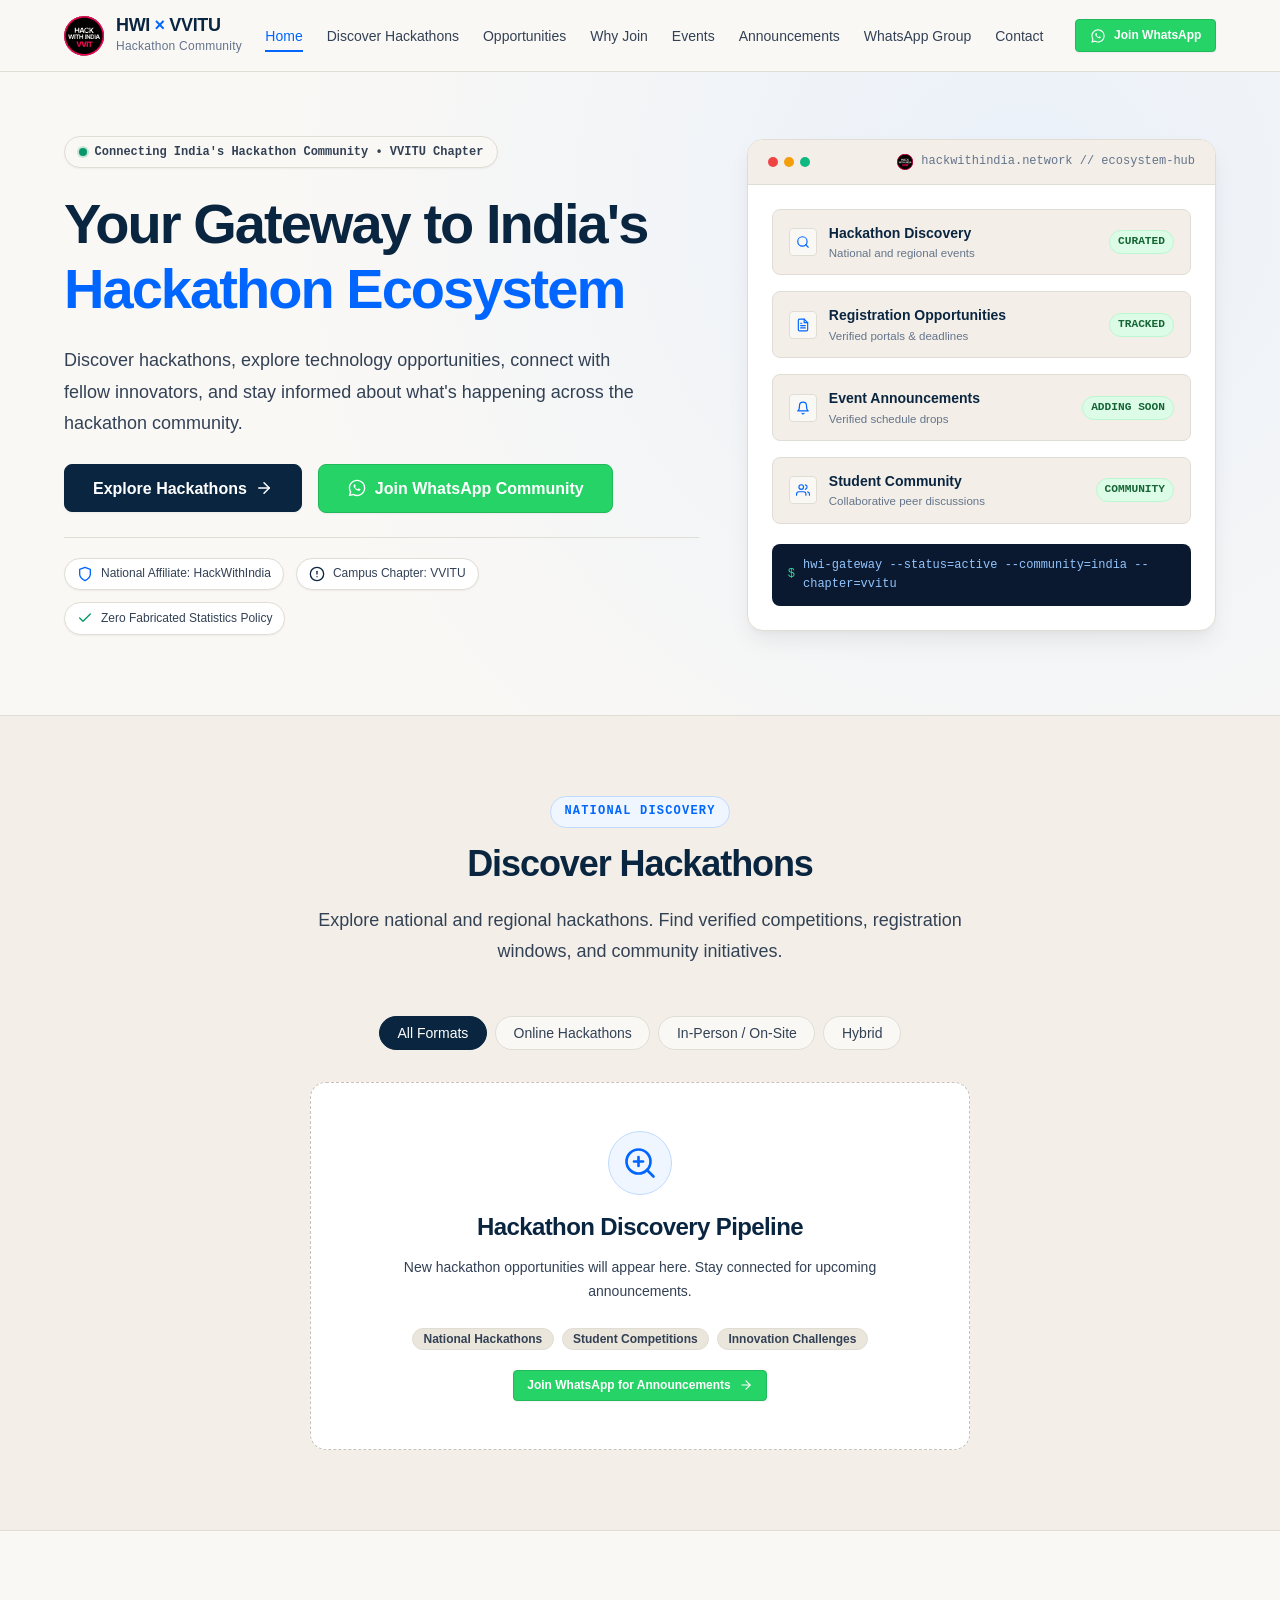
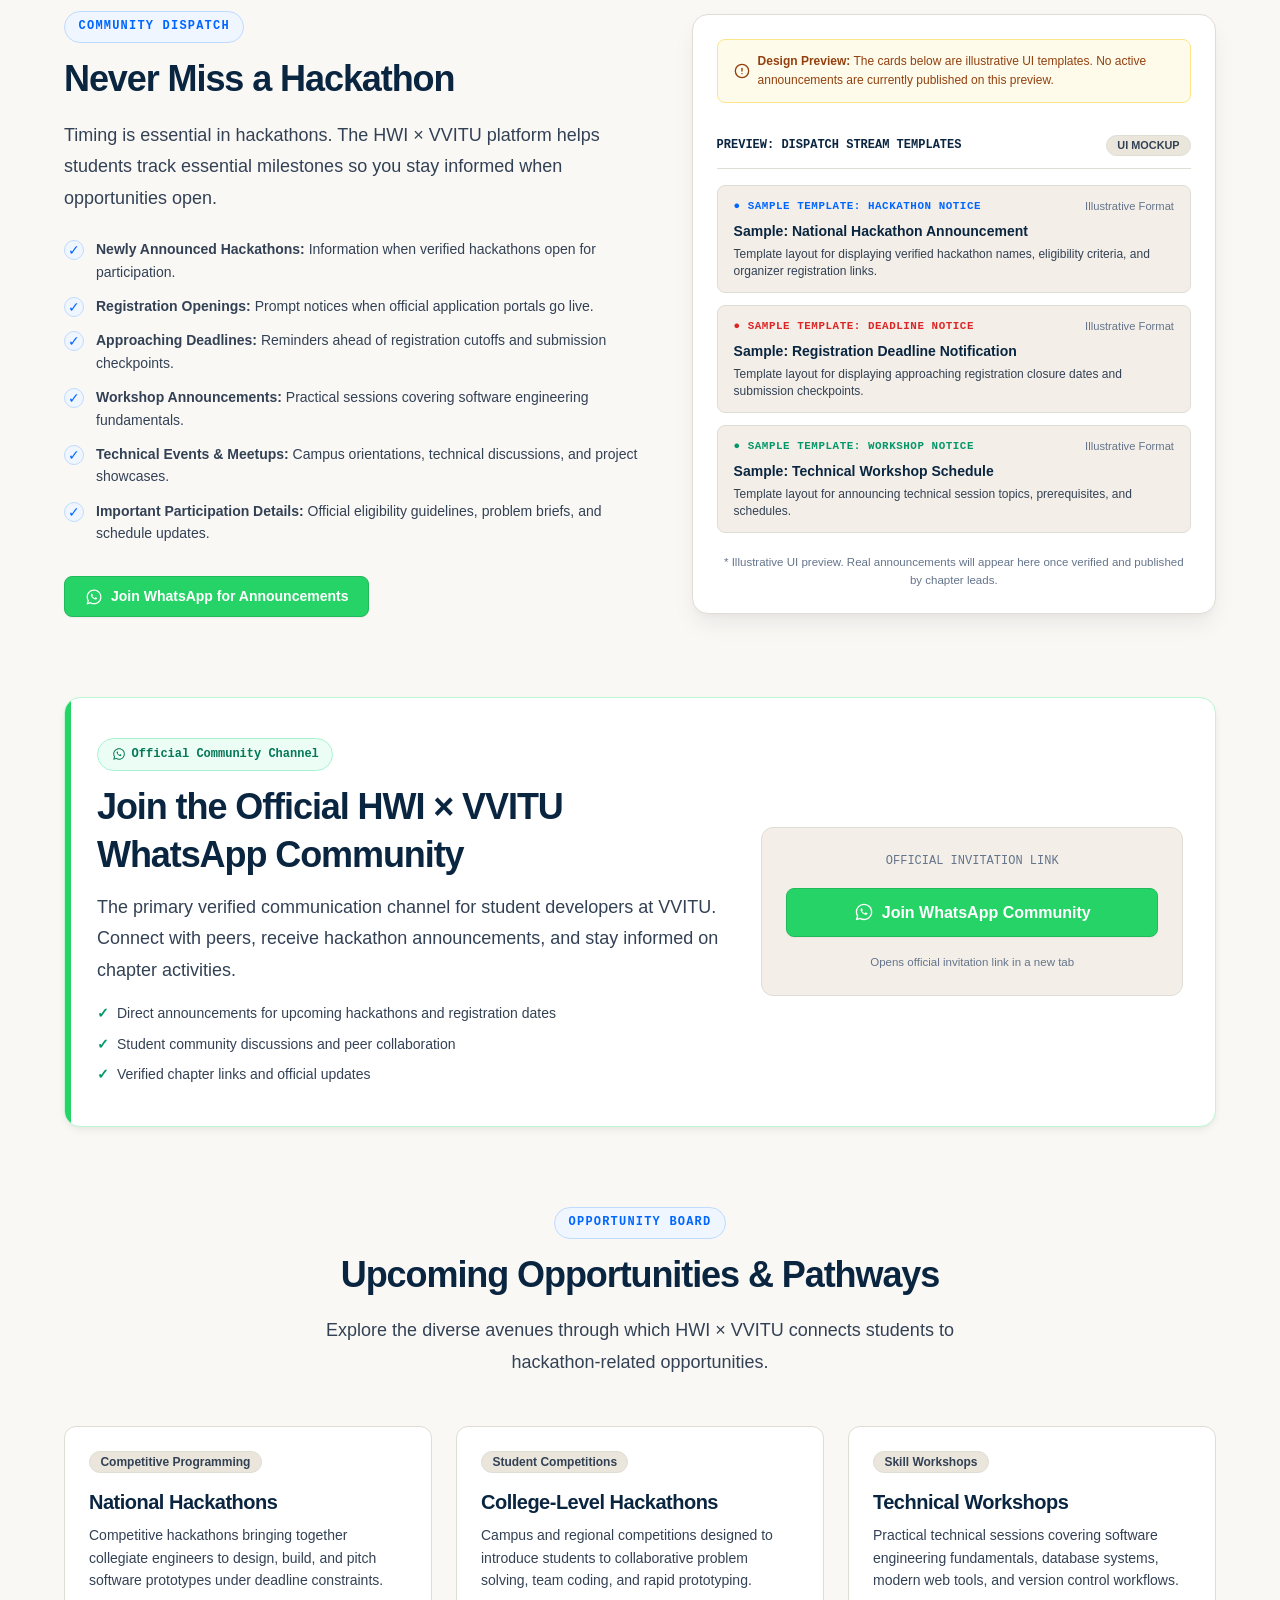
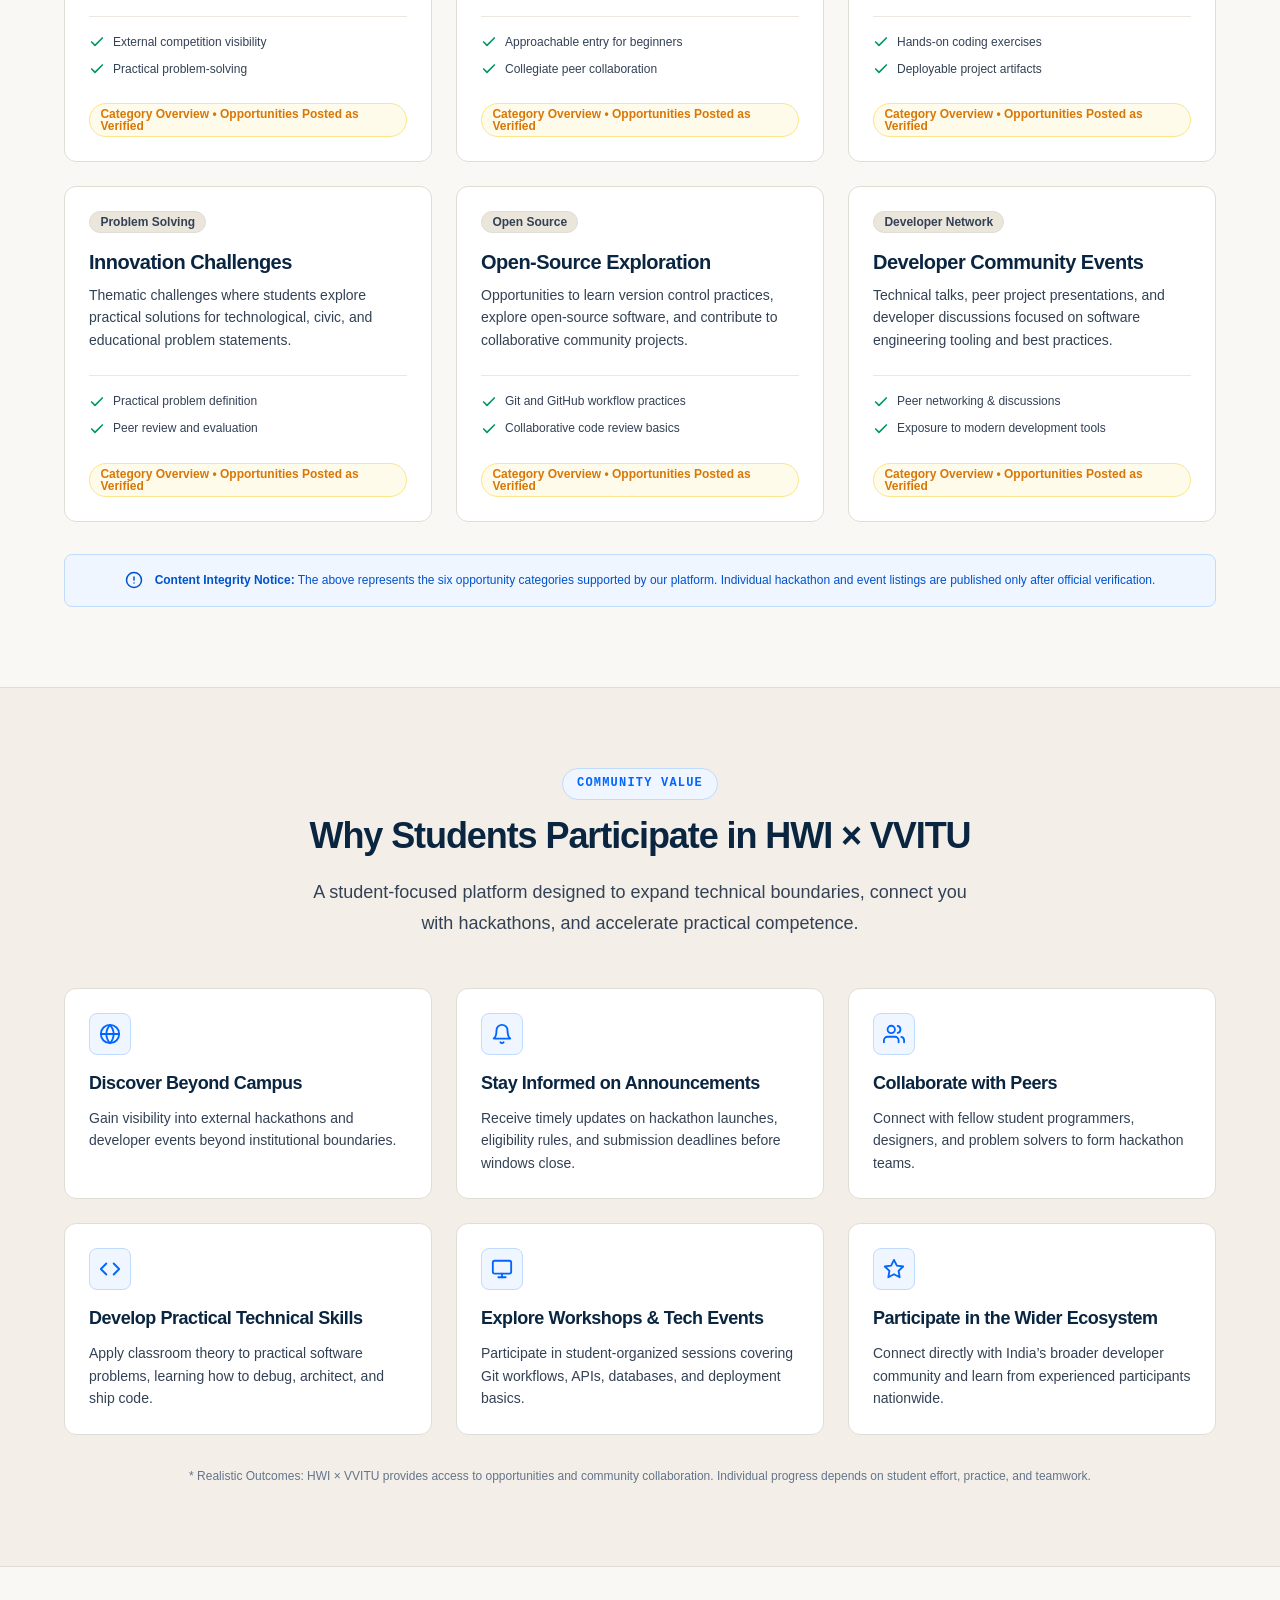
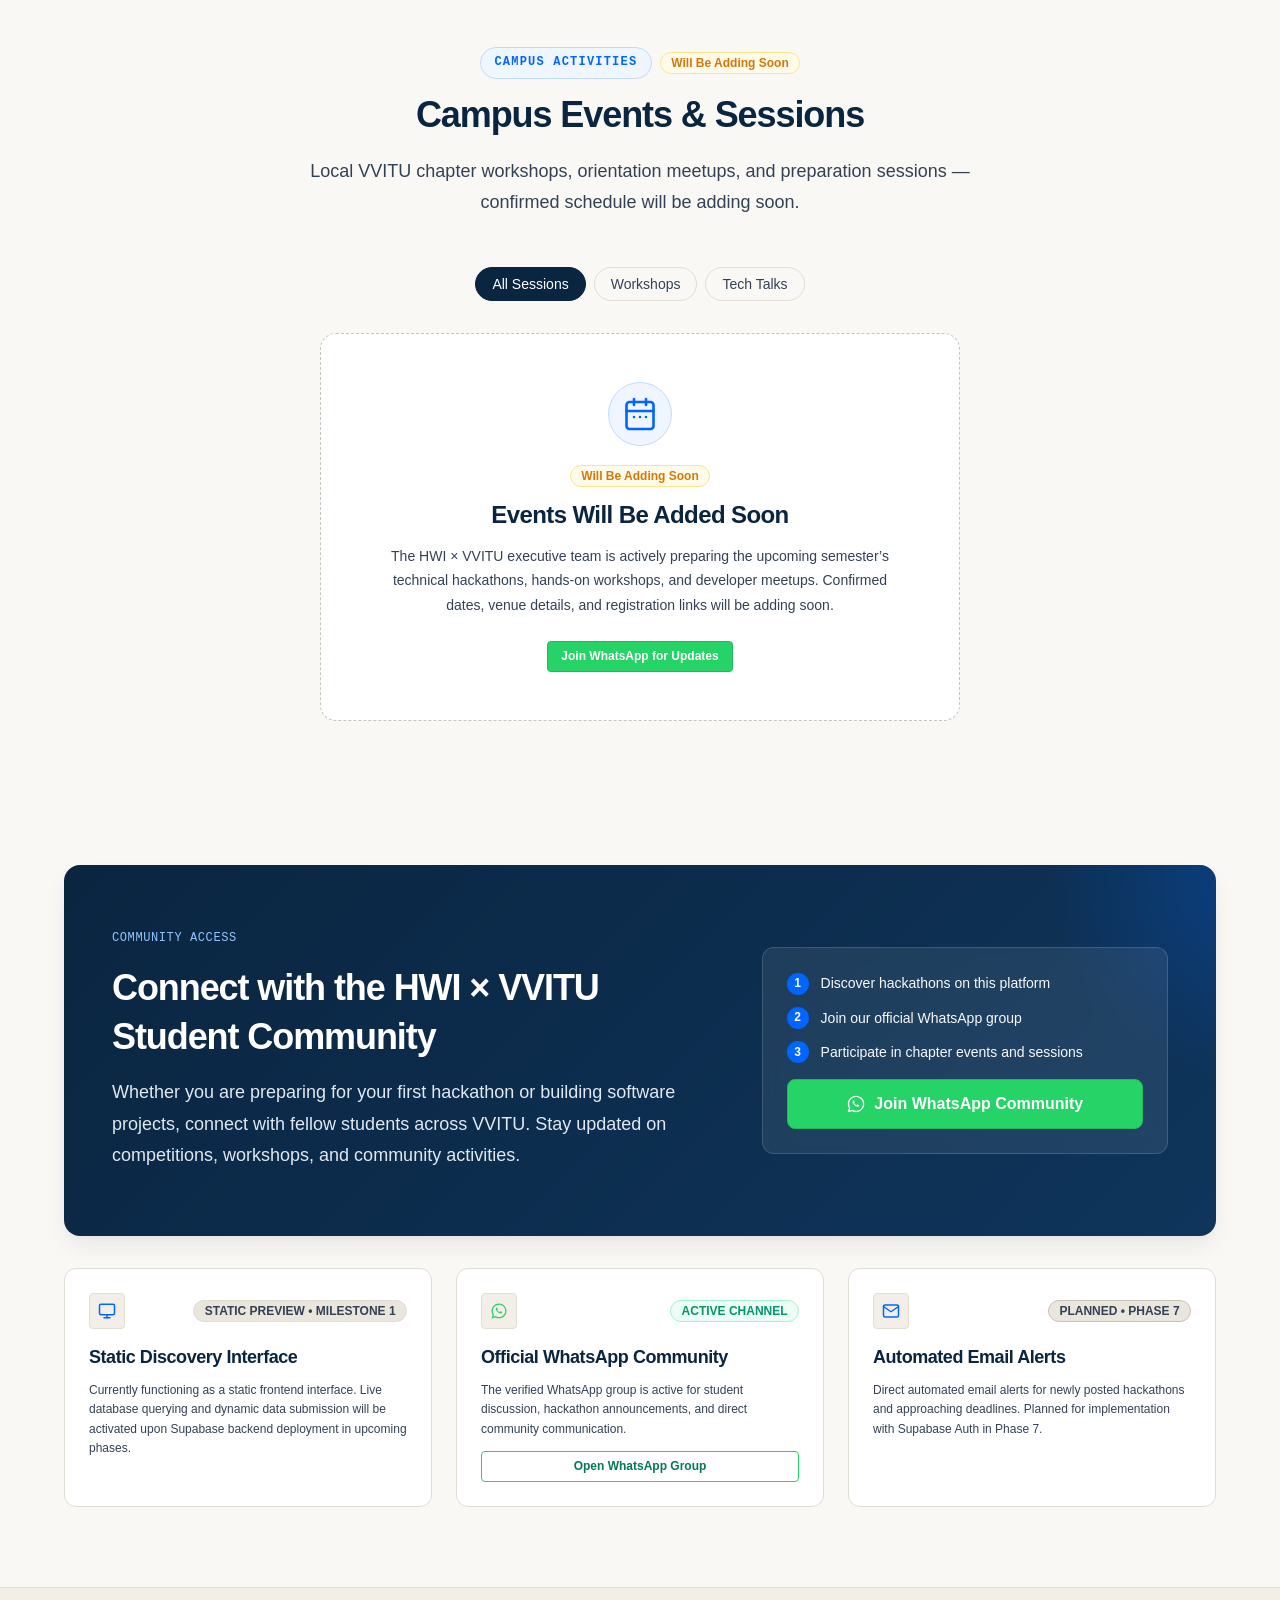
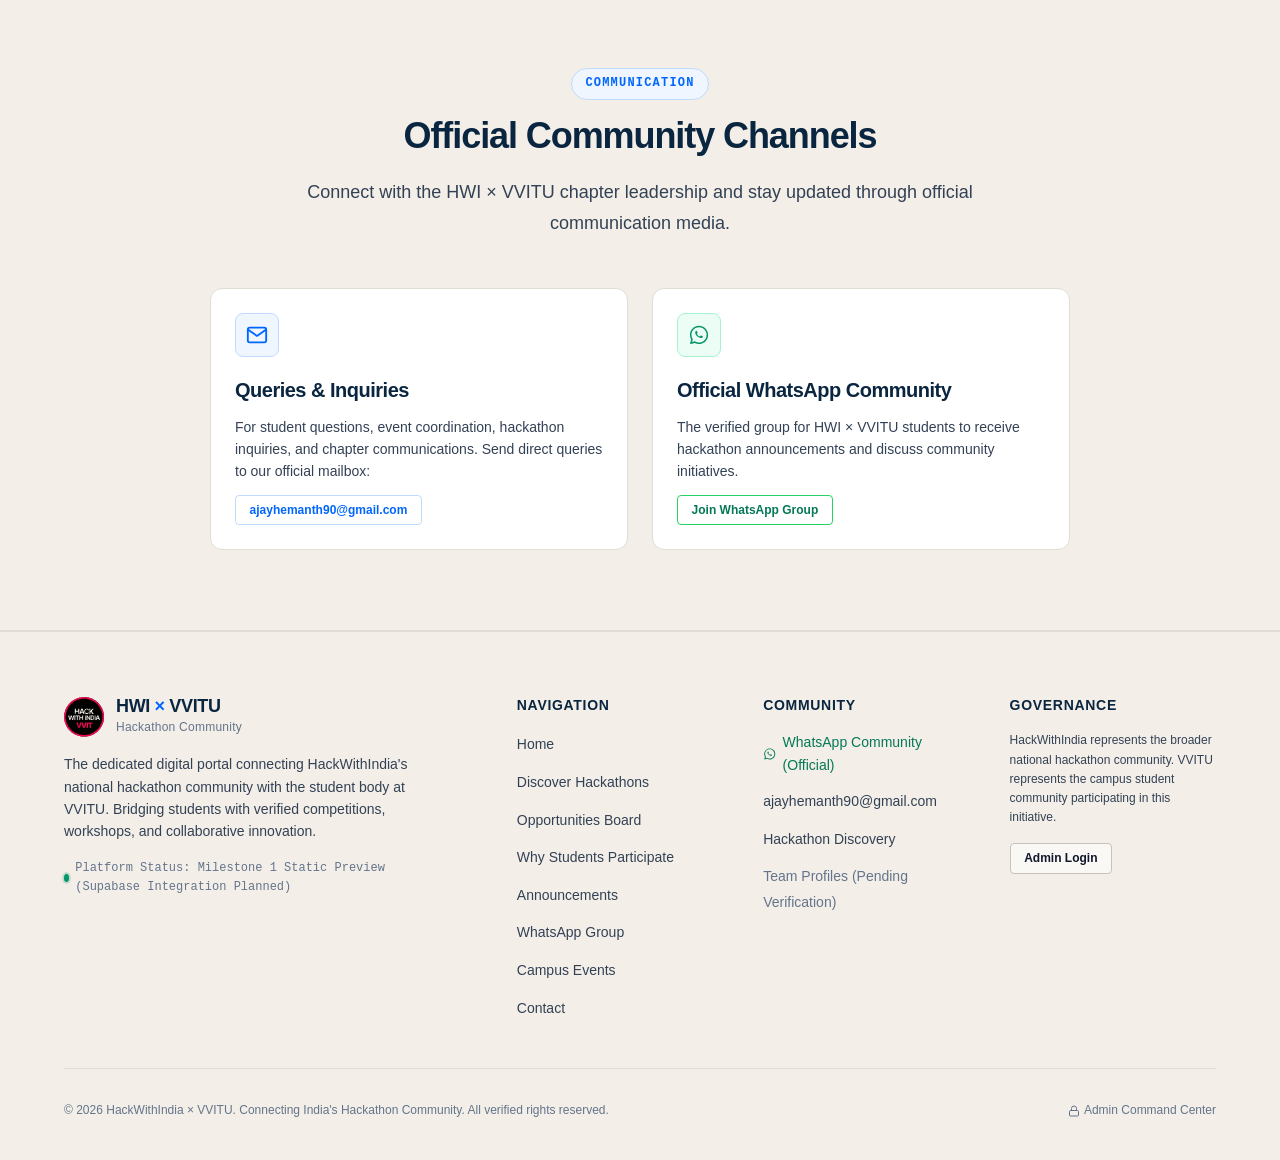
==== commit ce58e1b4: "Update theme to light cream palette, restore trust notes, and remove location" ====
--- a/index.html
+++ b/index.html
@@ -94,7 +94,7 @@
       <li><a href="#events" class="mobile-nav-link">Campus Events <span class="badge badge-pending" style="font-size: 0.65rem; margin-left: 4px;">Adding Soon</span></a></li>
       <li><a href="#notifications" class="mobile-nav-link">Announcements</a></li>
       <li><a href="#whatsapp" class="mobile-nav-link">WhatsApp Community</a></li>
-      <li><a href="#contact" class="mobile-nav-link">Contact & Location</a></li>
+      <li><a href="#contact" class="mobile-nav-link">Contact</a></li>
     </ul>
     <div class="mobile-nav-footer">
       <a href="https://chat.whatsapp.com/CLmMzR687dxH735YlNae6T" target="_blank" rel="noopener noreferrer" class="btn btn-whatsapp btn-sm" style="width: 100%;">
@@ -146,15 +146,16 @@
             </a>
           </div>
 
+          <!-- Verified Platform Trust Points -->
           <div class="hero-trust-notes">
             <div class="trust-item">
-              <svg class="trust-icon" width="16" height="16" viewBox="0 0 24 24" fill="none" stroke="currentColor" stroke-width="2" stroke-linecap="round" stroke-linejoin="round" aria-hidden="true">
+              <svg class="trust-icon trust-icon-blue" width="16" height="16" viewBox="0 0 24 24" fill="none" stroke="currentColor" stroke-width="2" stroke-linecap="round" stroke-linejoin="round" aria-hidden="true">
                 <path d="M12 22s8-4 8-10V5l-8-3-8 3v7c0 6 8 10 8 10z"></path>
               </svg>
               <span>National Affiliate: HackWithIndia</span>
             </div>
             <div class="trust-item">
-              <svg class="trust-icon" width="16" height="16" viewBox="0 0 24 24" fill="none" stroke="currentColor" stroke-width="2" stroke-linecap="round" stroke-linejoin="round" aria-hidden="true">
+              <svg class="trust-icon trust-icon-navy" width="16" height="16" viewBox="0 0 24 24" fill="none" stroke="currentColor" stroke-width="2" stroke-linecap="round" stroke-linejoin="round" aria-hidden="true">
                 <circle cx="12" cy="12" r="10"></circle>
                 <line x1="12" y1="8" x2="12" y2="12"></line>
                 <line x1="12" y1="16" x2="12.01" y2="16"></line>
@@ -162,7 +163,7 @@
               <span>Campus Chapter: VVITU</span>
             </div>
             <div class="trust-item">
-              <svg class="trust-icon" width="16" height="16" viewBox="0 0 24 24" fill="none" stroke="currentColor" stroke-width="2" stroke-linecap="round" stroke-linejoin="round" aria-hidden="true">
+              <svg class="trust-icon trust-icon-green" width="16" height="16" viewBox="0 0 24 24" fill="none" stroke="currentColor" stroke-width="2" stroke-linecap="round" stroke-linejoin="round" aria-hidden="true">
                 <polyline points="20 6 9 17 4 12"></polyline>
               </svg>
               <span>Zero Fabricated Statistics Policy</span>
@@ -922,7 +923,7 @@
           </p>
         </div>
 
-        <div class="pillars-grid" style="grid-template-columns: repeat(3, 1fr);">
+        <div class="pillars-grid" style="grid-template-columns: repeat(auto-fit, minmax(300px, 1fr)); max-width: 860px; margin: 0 auto;">
           <!-- Contact Card 1: Official Queries Mailbox -->
           <article class="pillar-card">
             <div class="pillar-icon-wrap" aria-hidden="true">
@@ -958,23 +959,6 @@
             <a href="https://chat.whatsapp.com/CLmMzR687dxH735YlNae6T" target="_blank" rel="noopener noreferrer" class="btn btn-whatsapp-outline btn-sm" style="align-self: flex-start; margin-top: auto;">
               Join WhatsApp Group
             </a>
-          </article>
-
-          <!-- Contact Card 3 -->
-          <article class="pillar-card">
-            <div class="pillar-icon-wrap" aria-hidden="true">
-              <svg width="22" height="22" viewBox="0 0 24 24" fill="none" stroke="currentColor" stroke-width="2" stroke-linecap="round" stroke-linejoin="round">
-                <path d="M21 10c0 7-9 13-9 13s-9-6-9-13a9 9 0 0 1 18 0z"></path>
-                <circle cx="12" cy="10" r="3"></circle>
-              </svg>
-            </div>
-            <h3 class="pillar-title">Campus Location</h3>
-            <p class="pillar-desc">
-              VVITU Campus • Technical Education & Innovation Wing. In-person meetups and hackathons will be held in designated campus auditoriums.
-            </p>
-            <span class="badge badge-category" style="align-self: flex-start; margin-top: auto;">
-              On-Campus Chapter
-            </span>
           </article>
         </div>
       </div>
@@ -1015,7 +999,7 @@
             <li><a href="#notifications" class="footer-link">Announcements</a></li>
             <li><a href="#whatsapp" class="footer-link">WhatsApp Group</a></li>
             <li><a href="#events" class="footer-link">Campus Events</a></li>
-            <li><a href="#contact" class="footer-link">Contact & Location</a></li>
+            <li><a href="#contact" class="footer-link">Contact</a></li>
           </ul>
         </div>
 
--- a/css/variables.css
+++ b/css/variables.css
@@ -1,6 +1,6 @@
 /**
  * Design Tokens & CSS Custom Properties
- * Light Theme System for HWI × VVITU Community Platform
+ * Light Cream Theme System for HWI × VVITU Community Platform
  */
 
 :root {
@@ -14,17 +14,17 @@
   --color-accent-subtle: #EFF6FF;  /* Soft Ice Blue */
   --color-accent-border: #BFDBFE;  /* Crisp blue outline */
   
-  /* Neutral Backgrounds (Light Theme Only) */
-  --color-bg-body: #FFFFFF;
-  --color-bg-surface: #F8FAFC;     /* Slate 50 */
-  --color-bg-card: #FFFFFF;
-  --color-bg-muted: #F1F5F9;       /* Slate 100 */
-  --color-bg-hover: #F8FAFC;
+  /* Neutral Backgrounds (Light Cream & Warm Alabaster Theme) */
+  --color-bg-body: #FAF8F5;        /* Light Cream Alabaster Canvas */
+  --color-bg-surface: #F3EFE8;     /* Soft Light Warm Stone Surface */
+  --color-bg-card: #FFFFFF;        /* Crisp Elevated White Card */
+  --color-bg-muted: #EBE6DC;       /* Muted Cream Element Background */
+  --color-bg-hover: #F0ECE4;       /* Interactive Hover Cream */
   
   /* Text Typography Colors */
-  --color-text-primary: #0F172A;   /* Slate 900 - High Contrast */
-  --color-text-secondary: #334155; /* Slate 700 - Highly Legible */
-  --color-text-muted: #64748B;     /* Slate 500 */
+  --color-text-primary: #0F172A;   /* Slate 900 - High Contrast (16.8:1) */
+  --color-text-secondary: #334155; /* Slate 700 - Highly Legible (9.8:1) */
+  --color-text-muted: #64748B;     /* Slate 500 - Refined Neutral (4.6:1) */
   --color-text-inverted: #FFFFFF;
   
   /* Functional / Status Colors */
@@ -41,9 +41,9 @@
   --color-error-border: #FECACA;
   
   /* Borders & Dividers */
-  --color-border: #E2E8F0;         /* Slate 200 */
-  --color-border-subtle: #F1F5F9;  /* Slate 100 */
-  --color-border-strong: #CBD5E1;  /* Slate 300 */
+  --color-border: #E0DDD4;         /* Warm Sand/Stone Border */
+  --color-border-subtle: #ECE8E0;  /* Subtle Warm Border */
+  --color-border-strong: #C8C3B8;  /* Strong Warm Border */
   --color-border-focus: #0066FF;
   
   /* Typography Scale */
--- a/css/components.css
+++ b/css/components.css
@@ -13,10 +13,12 @@
   left: 0;
   width: 100%;
   height: var(--header-height);
-  background-color: rgba(255, 255, 255, 0.96);
+  background-color: rgba(250, 248, 245, 0.96);
+  backdrop-filter: blur(10px);
+  -webkit-backdrop-filter: blur(10px);
   border-bottom: 1px solid var(--color-border);
   z-index: var(--z-header);
-  transition: box-shadow var(--transition-normal), border-color var(--transition-normal);
+  transition: box-shadow var(--transition-normal), border-color var(--transition-normal), background-color var(--transition-normal);
 }
 
 .header.is-scrolled {
@@ -344,7 +346,7 @@
 .hero {
   padding-top: var(--spacing-16);
   padding-bottom: var(--spacing-20);
-  background: radial-gradient(circle at 80% 20%, rgba(239, 246, 255, 0.7) 0%, rgba(255, 255, 255, 0) 60%);
+  background: radial-gradient(circle at 80% 20%, rgba(219, 234, 254, 0.5) 0%, rgba(250, 248, 245, 0) 65%);
   position: relative;
   overflow: hidden;
 }
@@ -415,27 +417,52 @@
 .hero-trust-notes {
   display: flex;
   align-items: center;
-  gap: var(--spacing-6);
-  padding-top: var(--spacing-4);
+  gap: var(--spacing-3);
+  padding-top: var(--spacing-5);
   border-top: 1px solid var(--color-border);
+  flex-wrap: wrap;
 }
 
 .trust-item {
-  display: flex;
+  display: inline-flex;
   align-items: center;
   gap: var(--spacing-2);
   font-size: var(--font-size-xs);
   font-weight: var(--font-weight-medium);
-  color: var(--color-text-muted);
+  color: var(--color-text-secondary);
+  background-color: var(--color-bg-card);
+  border: 1px solid var(--color-border);
+  padding: 0.35rem 0.75rem;
+  border-radius: var(--radius-full);
+  box-shadow: var(--shadow-xs);
+  transition: transform var(--transition-fast), border-color var(--transition-fast), box-shadow var(--transition-fast);
+}
+
+.trust-item:hover {
+  border-color: var(--color-border-strong);
+  transform: translateY(-1px);
+  box-shadow: var(--shadow-sm);
 }
 
 .trust-icon {
-  color: var(--color-accent);
+  flex-shrink: 0;
+}
+
+.trust-icon-blue {
+  color: #0066FF;
+}
+
+.trust-icon-navy {
+  color: #0A2540;
+}
+
+.trust-icon-green {
+  color: #059669;
 }
 
 /* Hero Technical Card / Code Graphic (CSS/SVG Based) */
 .hero-card {
-  background-color: var(--color-bg-body);
+  background-color: var(--color-bg-card);
   border: 1px solid var(--color-border);
   border-radius: var(--radius-xl);
   box-shadow: var(--shadow-lg);
@@ -1059,7 +1086,7 @@
   padding: 0;
   max-width: 500px;
   width: 90%;
-  background-color: var(--color-bg-body);
+  background-color: var(--color-bg-card);
   box-shadow: var(--shadow-lg);
 }
 
@@ -1122,7 +1149,7 @@
   font-family: inherit;
   border: 1px solid var(--color-border-strong);
   border-radius: var(--radius-md);
-  background-color: var(--color-bg-body);
+  background-color: var(--color-bg-card);
   color: var(--color-text-primary);
   transition: border-color var(--transition-fast);
 }
@@ -1249,9 +1276,9 @@
 }
 
 .badge-completed {
-  background-color: #F1F5F9;
-  color: #64748B;
-  border: 1px solid #CBD5E1;
+  background-color: var(--color-bg-muted);
+  color: var(--color-text-muted);
+  border: 1px solid var(--color-border);
 }
 
 .hackathon-organizer {
@@ -1583,7 +1610,7 @@
 }
 
 .whatsapp-card {
-  background-color: var(--color-bg-body);
+  background-color: var(--color-bg-card);
   border: 1.5px solid #BBF7D0;
   border-radius: var(--radius-xl);
   padding: var(--spacing-10) var(--spacing-8);
